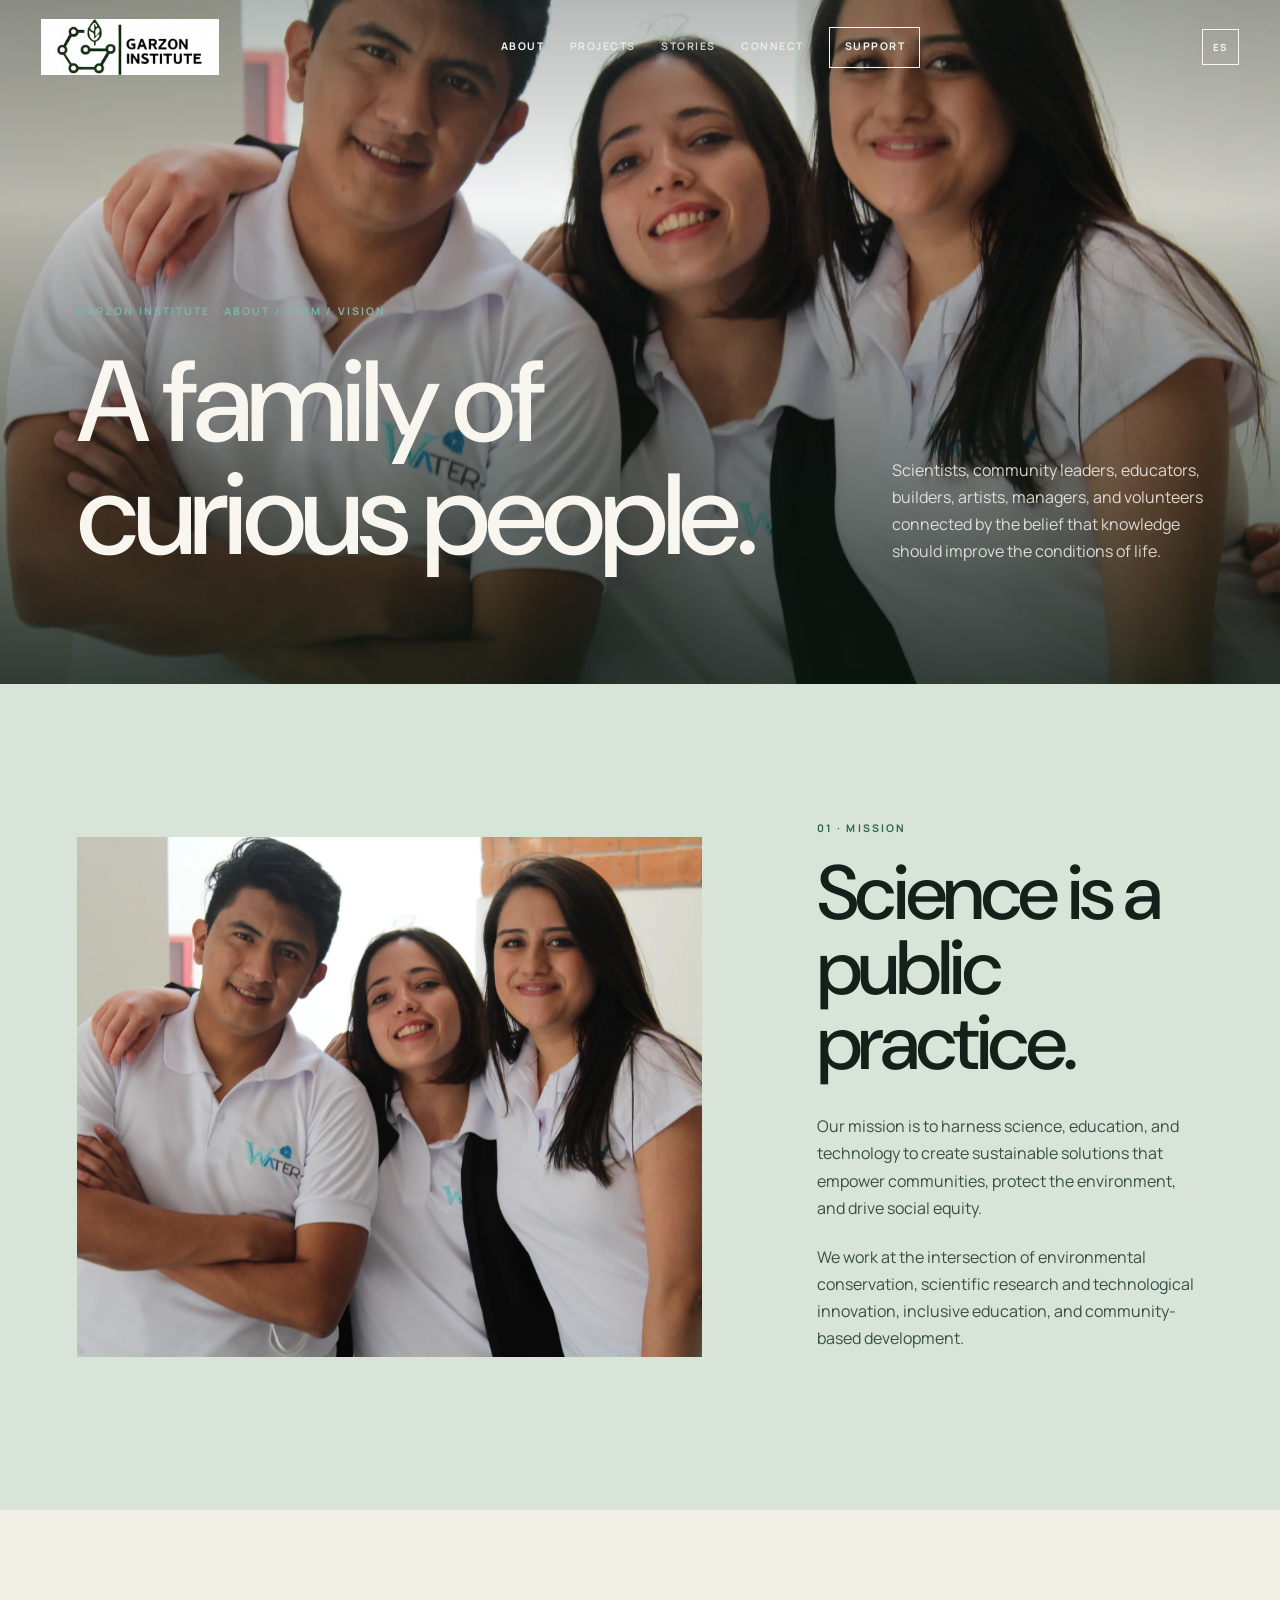
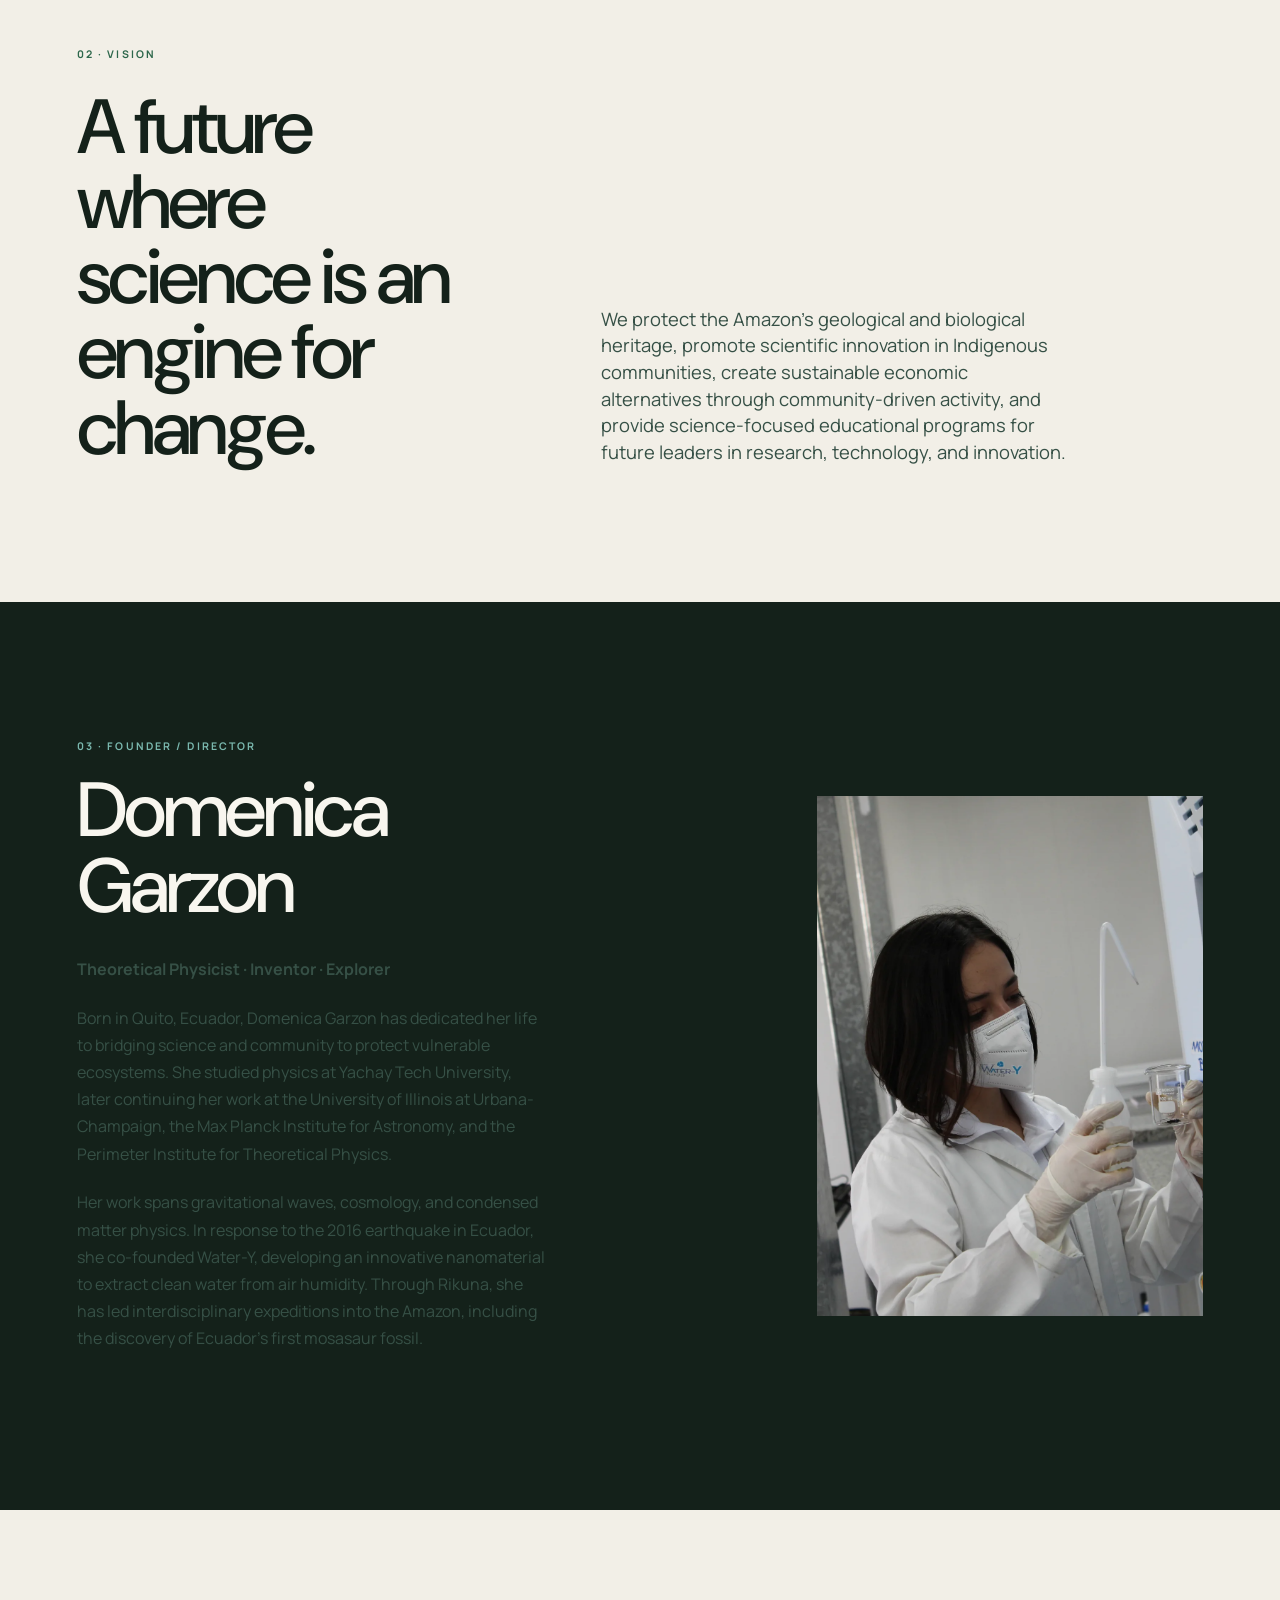
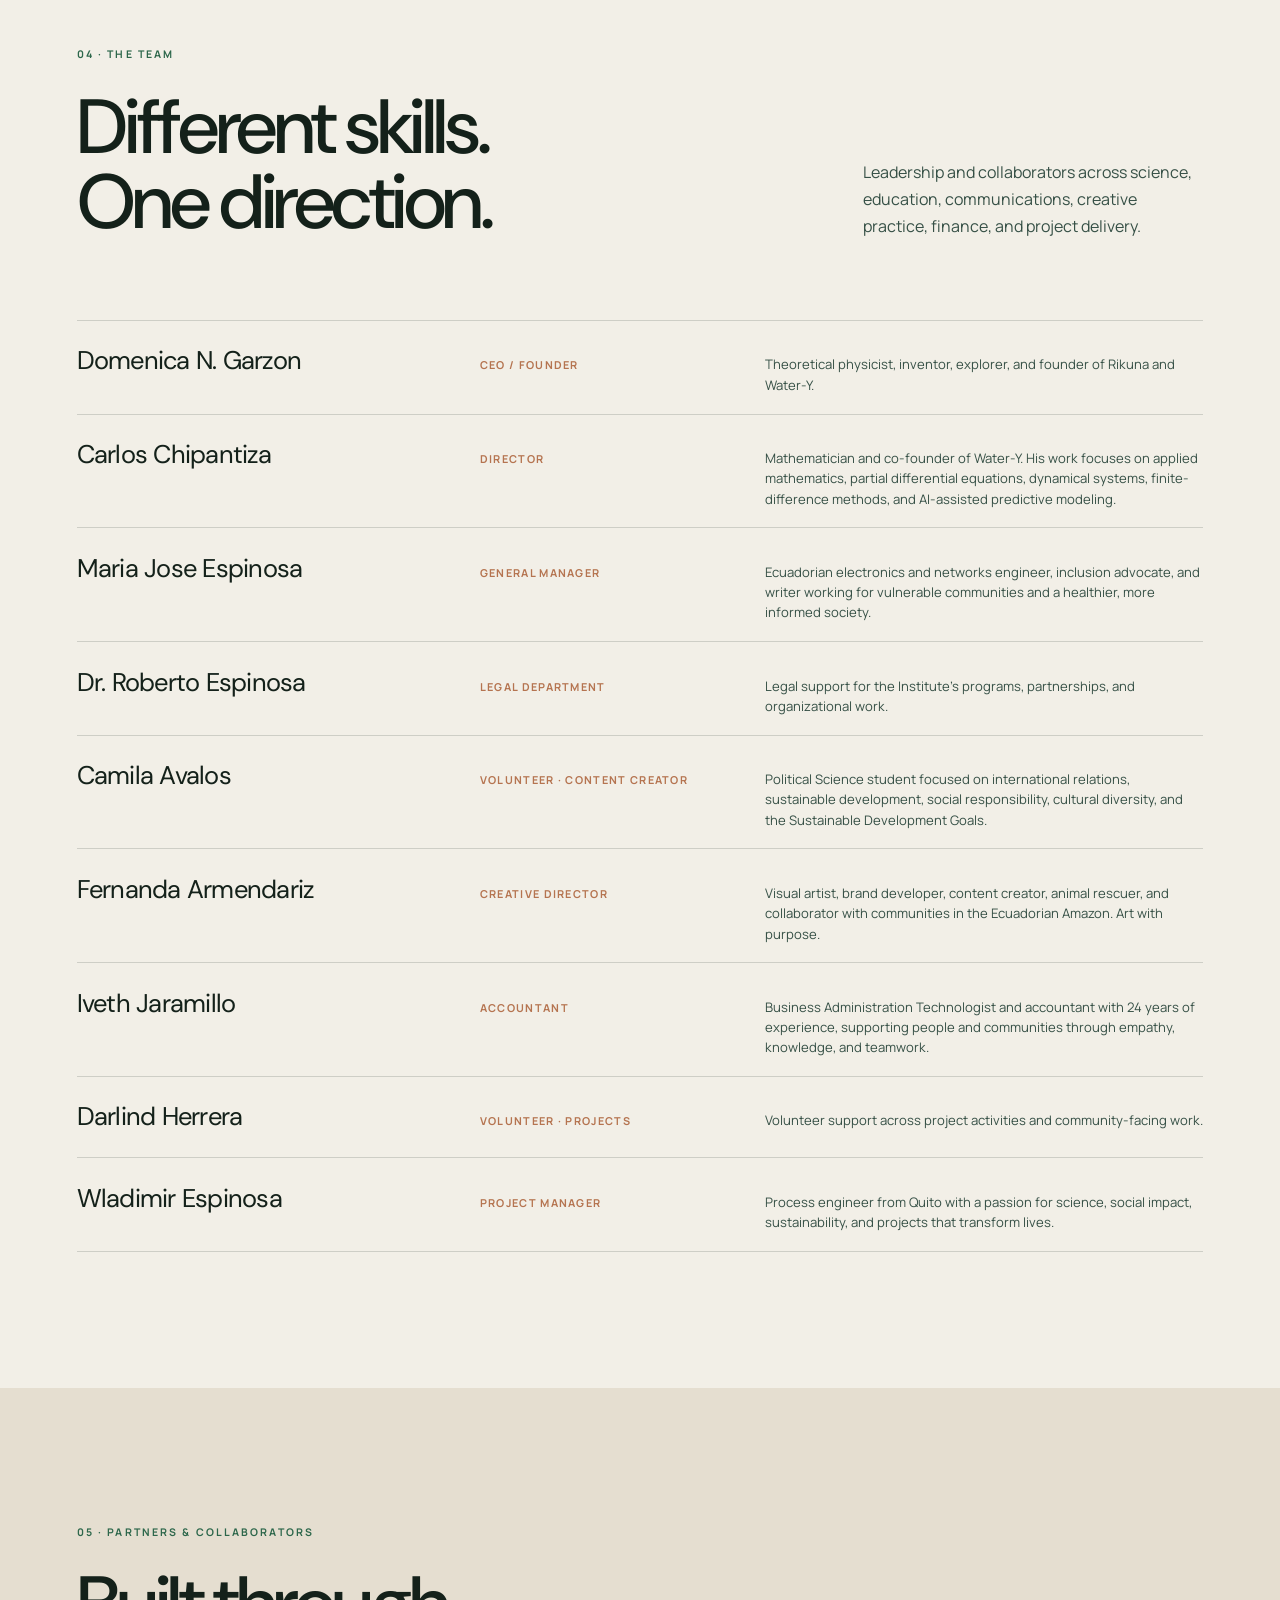
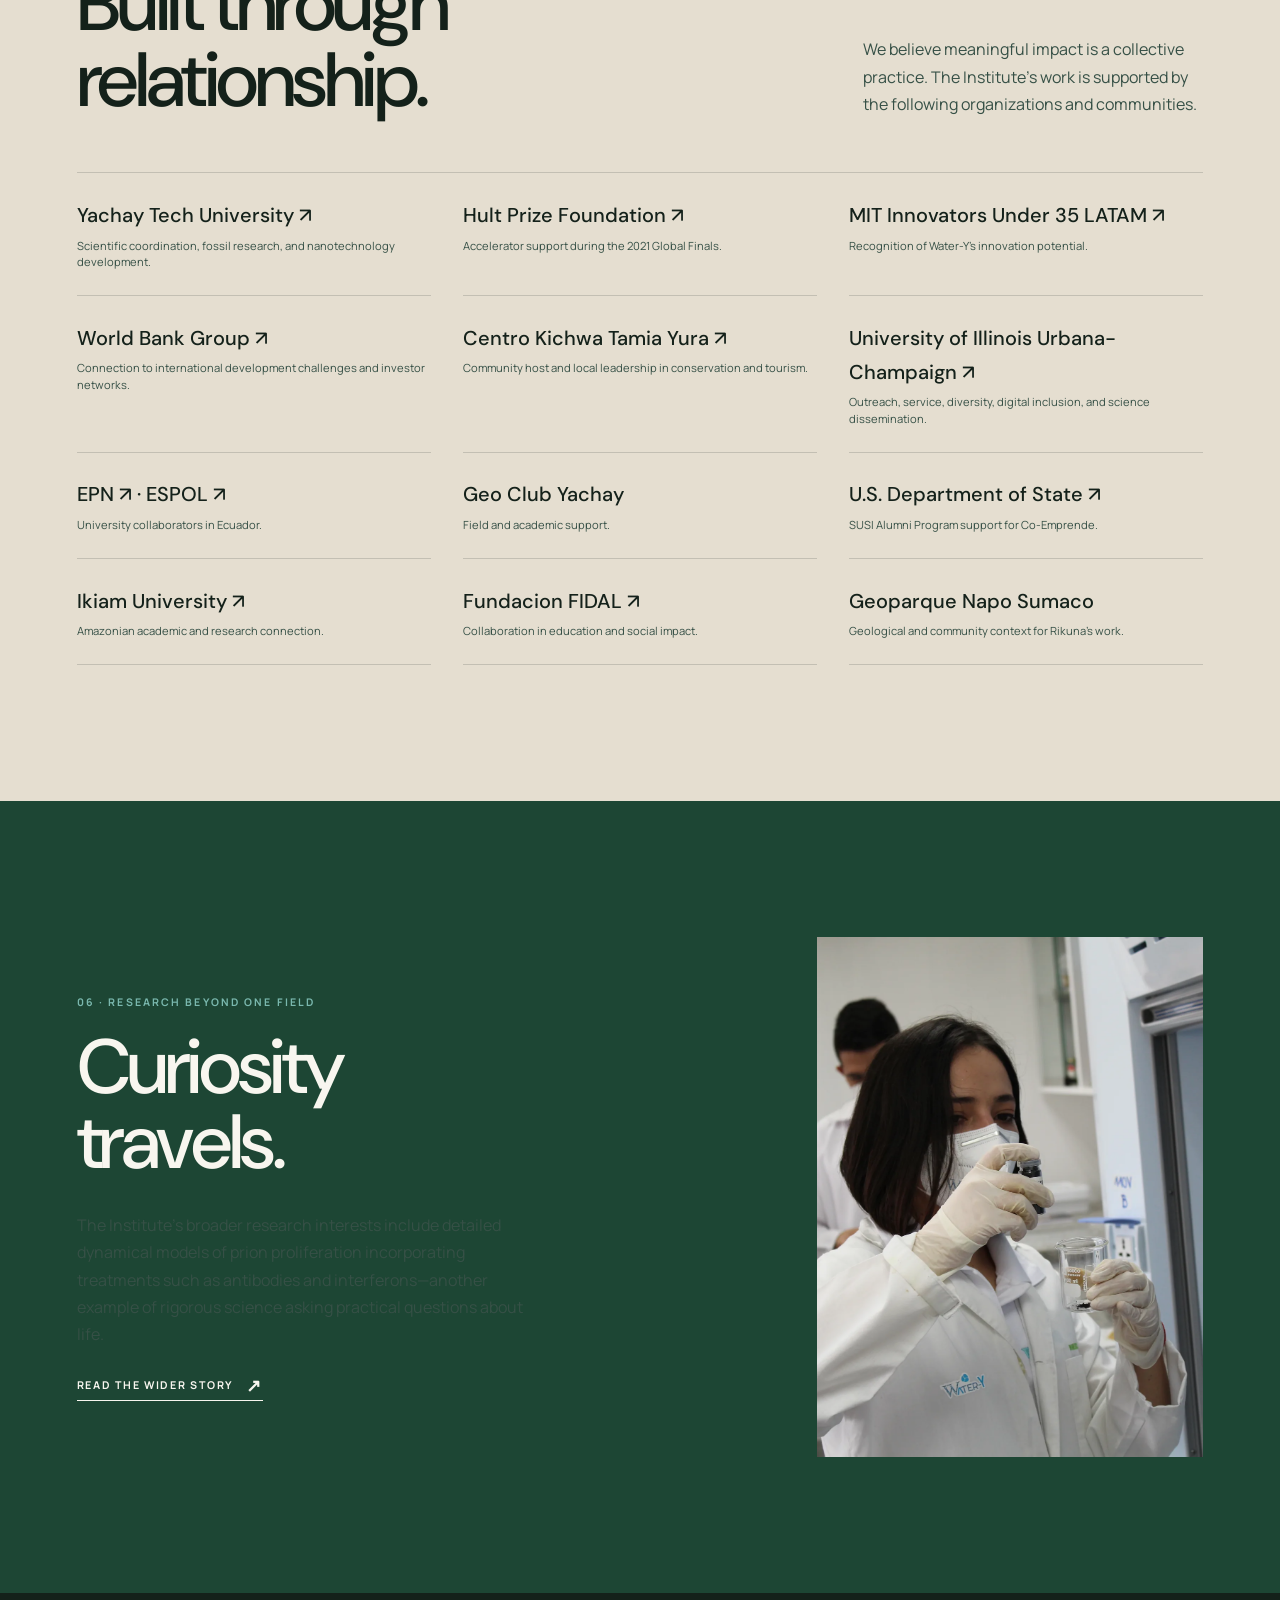
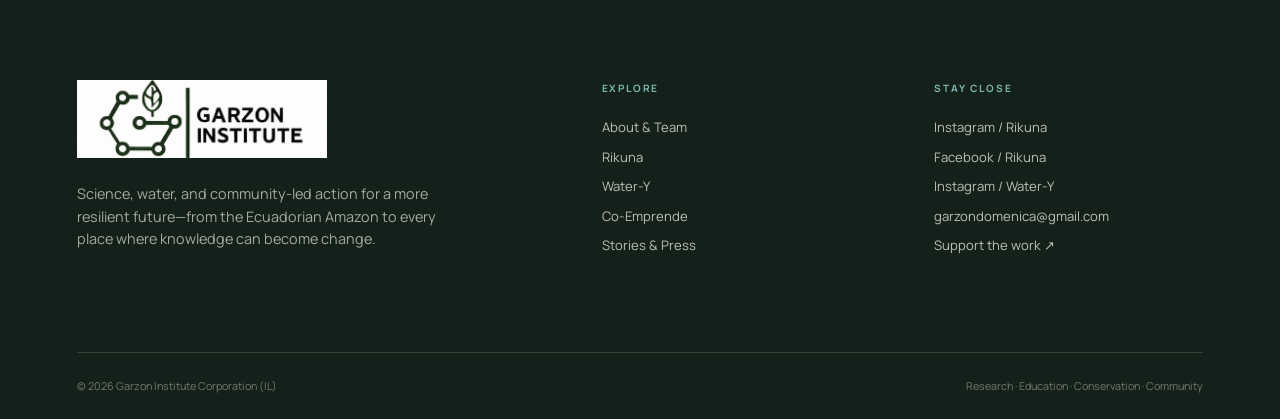
==== about.html @ 6841c286 "Add bilingual navigation and correct project media" ====
<!doctype html>
<html lang="en">
<head>
  <meta charset="utf-8">
  <meta name="viewport" content="width=device-width, initial-scale=1">
  <meta name="description" content="Meet the Garzon Institute team, mission, vision, and network of collaborators.">
  <title>About &amp; Team — Garzon Institute</title>
  <link rel="stylesheet" href="css/styles.css?v=5">
</head>
<body data-page="about">
  <a class="skip-link" href="#main">Skip to content</a>
  <div data-site-header></div>
  <main id="main">
    <section class="hero hero--short">
      <img class="hero__media" src="assets/images/rikuna-team-1.webp" alt="Water-Y team members together" data-parallax>
      <div class="hero__veil"></div>
      <div class="container hero__content hero__content--split">
        <div><div class="hero__kicker reveal">Garzon Institute · About / Team / Vision</div><h1 class="hero__title reveal delay-1">A family of<br>curious people.</h1></div>
        <div class="reveal delay-2"><p class="hero__intro">Scientists, community leaders, educators, builders, artists, managers, and volunteers connected by the belief that knowledge should improve the conditions of life.</p></div>
      </div>
    </section>

    <section class="section section--mist">
      <div class="container chapter">
        <div class="chapter__media reveal"><img src="assets/images/watery-03.webp" alt="Members of the Water-Y team" loading="lazy"></div>
        <div class="chapter__copy reveal delay-1">
          <div class="eyebrow">01 · Mission</div>
          <h2>Science is a public practice.</h2>
          <p>Our mission is to harness science, education, and technology to create sustainable solutions that empower communities, protect the environment, and drive social equity.</p>
          <p>We work at the intersection of environmental conservation, scientific research and technological innovation, inclusive education, and community-based development.</p>
        </div>
      </div>
    </section>

    <section class="section">
      <div class="container people-intro">
        <div class="reveal"><div class="eyebrow">02 · Vision</div><h2>A future where science is an engine for change.</h2></div>
        <p class="reveal delay-1">We protect the Amazon’s geological and biological heritage, promote scientific innovation in Indigenous communities, create sustainable economic alternatives through community-driven activity, and provide science-focused educational programs for future leaders in research, technology, and innovation.</p>
      </div>
    </section>

    <section class="section section--dark">
      <div class="container chapter">
        <div class="chapter__copy reveal">
          <div class="eyebrow eyebrow--light">03 · Founder / Director</div>
          <h2>Domenica Garzon</h2>
          <p><strong>Theoretical Physicist · Inventor · Explorer</strong></p>
          <p>Born in Quito, Ecuador, Domenica Garzon has dedicated her life to bridging science and community to protect vulnerable ecosystems. She studied physics at Yachay Tech University, later continuing her work at the University of Illinois at Urbana-Champaign, the Max Planck Institute for Astronomy, and the Perimeter Institute for Theoretical Physics.</p>
          <p>Her work spans gravitational waves, cosmology, and condensed matter physics. In response to the 2016 earthquake in Ecuador, she co-founded Water-Y, developing an innovative nanomaterial to extract clean water from air humidity. Through Rikuna, she has led interdisciplinary expeditions into the Amazon, including the discovery of Ecuador’s first mosasaur fossil.</p>
        </div>
        <div class="chapter__media reveal delay-1"><img src="assets/images/watery-01.webp" alt="Researcher working with a sample in a laboratory" loading="lazy"></div>
      </div>
    </section>

    <section class="section" id="team">
      <div class="container">
        <div class="section-head reveal"><div><div class="eyebrow">04 · The team</div><h2>Different skills.<br>One direction.</h2></div><p>Leadership and collaborators across science, education, communications, creative practice, finance, and project delivery.</p></div>
        <div class="team-list reveal">
          <div class="team-member"><div class="team-member__name">Domenica N. Garzon</div><div class="team-member__role">CEO / Founder</div><p class="team-member__bio">Theoretical physicist, inventor, explorer, and founder of Rikuna and Water-Y.</p></div>
          <div class="team-member"><div class="team-member__name">Carlos Chipantiza</div><div class="team-member__role">Director</div><p class="team-member__bio">Mathematician and co-founder of Water-Y. His work focuses on applied mathematics, partial differential equations, dynamical systems, finite-difference methods, and AI-assisted predictive modeling.</p></div>
          <div class="team-member"><div class="team-member__name">Maria Jose Espinosa</div><div class="team-member__role">General Manager</div><p class="team-member__bio">Ecuadorian electronics and networks engineer, inclusion advocate, and writer working for vulnerable communities and a healthier, more informed society.</p></div>
          <div class="team-member"><div class="team-member__name">Dr. Roberto Espinosa</div><div class="team-member__role">Legal Department</div><p class="team-member__bio">Legal support for the Institute’s programs, partnerships, and organizational work.</p></div>
          <div class="team-member"><div class="team-member__name">Camila Avalos</div><div class="team-member__role">Volunteer · Content Creator</div><p class="team-member__bio">Political Science student focused on international relations, sustainable development, social responsibility, cultural diversity, and the Sustainable Development Goals.</p></div>
          <div class="team-member"><div class="team-member__name">Fernanda Armendariz</div><div class="team-member__role">Creative Director</div><p class="team-member__bio">Visual artist, brand developer, content creator, animal rescuer, and collaborator with communities in the Ecuadorian Amazon. Art with purpose.</p></div>
          <div class="team-member"><div class="team-member__name">Iveth Jaramillo</div><div class="team-member__role">Accountant</div><p class="team-member__bio">Business Administration Technologist and accountant with 24 years of experience, supporting people and communities through empathy, knowledge, and teamwork.</p></div>
          <div class="team-member"><div class="team-member__name">Darlind Herrera</div><div class="team-member__role">Volunteer · Projects</div><p class="team-member__bio">Volunteer support across project activities and community-facing work.</p></div>
          <div class="team-member"><div class="team-member__name">Wladimir Espinosa</div><div class="team-member__role">Project Manager</div><p class="team-member__bio">Process engineer from Quito with a passion for science, social impact, sustainability, and projects that transform lives.</p></div>
        </div>
      </div>
    </section>

    <section class="section section--paper-deep" id="partners">
      <div class="container">
        <div class="section-head reveal"><div><div class="eyebrow">05 · Partners &amp; collaborators</div><h2>Built through<br>relationship.</h2></div><p>We believe meaningful impact is a collective practice. The Institute’s work is supported by the following organizations and communities.</p></div>
        <div class="partner-list reveal">
          <div class="partner"><strong><a href="https://yachaytech.edu.ec/en/" target="_blank" rel="noopener">Yachay Tech University ↗</a></strong><span>Scientific coordination, fossil research, and nanotechnology development.</span></div>
          <div class="partner"><strong><a href="https://www.hultprize.org/" target="_blank" rel="noopener">Hult Prize Foundation ↗</a></strong><span>Accelerator support during the 2021 Global Finals.</span></div>
          <div class="partner"><strong><a href="https://www.innovatorsunder35.com/the-list/?edition=latam" target="_blank" rel="noopener">MIT Innovators Under 35 LATAM ↗</a></strong><span>Recognition of Water-Y’s innovation potential.</span></div>
          <div class="partner"><strong><a href="https://www.worldbank.org/" target="_blank" rel="noopener">World Bank Group ↗</a></strong><span>Connection to international development challenges and investor networks.</span></div>
          <div class="partner"><strong><a href="https://tamiayura.wordpress.com/" target="_blank" rel="noopener">Centro Kichwa Tamia Yura ↗</a></strong><span>Community host and local leadership in conservation and tourism.</span></div>
          <div class="partner"><strong><a href="https://illinois.edu/" target="_blank" rel="noopener">University of Illinois Urbana-Champaign ↗</a></strong><span>Outreach, service, diversity, digital inclusion, and science dissemination.</span></div>
          <div class="partner"><strong><a href="https://www.epn.edu.ec/" target="_blank" rel="noopener">EPN ↗</a> · <a href="https://www.espol.edu.ec/" target="_blank" rel="noopener">ESPOL ↗</a></strong><span>University collaborators in Ecuador.</span></div>
          <div class="partner"><strong>Geo Club Yachay</strong><span>Field and academic support.</span></div>
          <div class="partner"><strong><a href="https://eca.state.gov/programs-initiatives/study-us/international-exchange-alumni" target="_blank" rel="noopener">U.S. Department of State ↗</a></strong><span>SUSI Alumni Program support for Co-Emprende.</span></div>
          <div class="partner"><strong><a href="https://www.ikiam.edu.ec/" target="_blank" rel="noopener">Ikiam University ↗</a></strong><span>Amazonian academic and research connection.</span></div>
          <div class="partner"><strong><a href="https://www.fidal-amlat.org/" target="_blank" rel="noopener">Fundacion FIDAL ↗</a></strong><span>Collaboration in education and social impact.</span></div>
          <div class="partner"><strong>Geoparque Napo Sumaco</strong><span>Geological and community context for Rikuna’s work.</span></div>
        </div>
      </div>
    </section>

    <section class="section section--forest">
      <div class="container chapter">
        <div class="chapter__copy reveal"><div class="eyebrow eyebrow--light">06 · Research beyond one field</div><h2>Curiosity travels.</h2><p>The Institute’s broader research interests include detailed dynamical models of prion proliferation incorporating treatments such as antibodies and interferons—another example of rigorous science asking practical questions about life.</p><a class="link-arrow" href="news.html">Read the wider story <span>↗</span></a></div>
        <div class="chapter__media reveal delay-1"><img src="assets/images/rikuna-lab-1.webp" alt="Researcher working in the laboratory" loading="lazy"></div>
      </div>
    </section>
  </main>
  <div data-site-footer></div>
  <script src="js/i18n.js?v=6"></script>
  <script src="js/site.js?v=6"></script>
</body>
</html>
---- css/styles.css ----
@import url('https://fonts.googleapis.com/css2?family=DM+Sans:wght@400;500;600;700&family=Manrope:wght@400;500;600;700&display=swap');

:root {
  --ink: #14211a;
  --ink-soft: #365046;
  --paper: #f2efe7;
  --paper-deep: #e5ded0;
  --mist: #d9e4d8;
  --forest: #1d4634;
  --forest-2: #2d674b;
  --water: #7ab8ae;
  --accent: #b57450;
  --line: rgba(20, 33, 26, .16);
  --white: #f8f6ef;
  --serif: 'DM Sans', Helvetica, Arial, sans-serif;
  --sans: 'Manrope', Helvetica, Arial, sans-serif;
  --shadow: 0 24px 70px rgba(20, 33, 26, .16);
  --radius: 2px;
  --max: 1240px;
}

* { box-sizing: border-box; }
html { scroll-behavior: smooth; }
body {
  margin: 0;
  background: var(--paper);
  color: var(--ink);
  font-family: var(--sans);
  font-size: 16px;
  line-height: 1.7;
  overflow-x: hidden;
}
body.menu-open { overflow: hidden; }
img, video { display: block; max-width: 100%; }
img { width: 100%; height: auto; }
a { color: inherit; text-decoration: none; }
button { color: inherit; font: inherit; }
p { margin: 0 0 1.35rem; }
h1, h2, h3, h4 { font-family: var(--serif); font-weight: 500; letter-spacing: -.045em; line-height: .98; margin: 0; }
h1 { font-size: clamp(4rem, 9vw, 9.4rem); }
h2 { font-size: clamp(3rem, 6vw, 6.5rem); }
h3 { font-size: clamp(2rem, 3.7vw, 4rem); }
h4 { font-size: 1.15rem; letter-spacing: -.02em; }

.skip-link { position: fixed; left: 1rem; top: -5rem; z-index: 999; background: var(--white); padding: .65rem 1rem; }
.skip-link:focus { top: 1rem; }
.sr-only { position: absolute; width: 1px; height: 1px; padding: 0; margin: -1px; overflow: hidden; clip: rect(0,0,0,0); white-space: nowrap; border: 0; }

.site-header {
  position: fixed;
  top: 0;
  left: 0;
  width: 100%;
  z-index: 50;
  padding: 1.2rem 3.2vw;
  color: var(--white);
  transition: background .4s ease, color .4s ease, padding .4s ease, backdrop-filter .4s ease;
}
.site-header.scrolled, .site-header.solid {
  background: rgba(242, 239, 231, .92);
  color: var(--ink);
  padding-top: .8rem;
  padding-bottom: .8rem;
  backdrop-filter: blur(18px);
  border-bottom: 1px solid var(--line);
}
.header-inner { max-width: 1440px; margin: 0 auto; display: flex; align-items: center; justify-content: space-between; gap: 2rem; }
.brand-lockup { display: block; width: 178px; height: 56px; overflow: hidden; flex: 0 0 auto; background: var(--white); }
.brand-lockup img, .footer-logo { width: 100%; height: 100%; object-fit: cover; object-position: center; }
.header-links { display: flex; align-items: center; gap: 1.6rem; font-size: .66rem; font-weight: 700; letter-spacing: .14em; text-transform: uppercase; }
.header-links a { opacity: .8; transition: opacity .25s ease; }
.header-links a:hover, .header-links a[aria-current='page'] { opacity: 1; }
.header-cta { border: 1px solid currentColor; padding: .65rem .9rem; opacity: 1 !important; }
.language-toggle { border: 1px solid currentColor; background: transparent; padding: .55rem .6rem; cursor: pointer; font-size: .62rem; font-weight: 700; letter-spacing: .12em; }
.language-toggle:hover { color: var(--water); }
.menu-toggle { display: none; border: 0; background: transparent; padding: .35rem; cursor: pointer; }
.menu-toggle span { display: block; width: 28px; height: 1px; background: currentColor; margin: 6px 0; transition: transform .3s ease, opacity .3s ease; }
.menu-open .menu-toggle span:first-child { transform: translateY(7px) rotate(45deg); }
.menu-open .menu-toggle span:nth-child(2) { opacity: 0; }
.menu-open .menu-toggle span:last-child { transform: translateY(-7px) rotate(-45deg); }
.menu-panel { position: fixed; inset: 0; z-index: 40; display: grid; place-items: center; background: var(--forest); color: var(--white); opacity: 0; pointer-events: none; transition: opacity .35s ease; }
.menu-open .menu-panel { opacity: 1; pointer-events: auto; }
.menu-panel nav { display: grid; gap: .35rem; text-align: center; }
.menu-panel a { font-family: var(--serif); font-size: clamp(2.6rem, 8vw, 6.8rem); line-height: .95; transition: color .2s ease, transform .2s ease; }
.menu-panel a:hover { color: var(--water); transform: translateX(.2em); }

.hero { position: relative; min-height: min(100vh, 980px); display: flex; align-items: flex-end; overflow: hidden; color: var(--white); background: var(--forest); }
.hero--short { min-height: 76vh; }
.hero__media { position: absolute; inset: 0; width: 100%; height: 100%; object-fit: cover; transform: scale(1.03); animation: slow-zoom 16s ease-out both; }
.hero__veil { position: absolute; inset: 0; background: linear-gradient(180deg, rgba(11, 24, 17, .3) 0%, rgba(11, 24, 17, .04) 30%, rgba(11, 24, 17, .78) 100%); }
.hero__content { position: relative; z-index: 1; width: min(var(--max), 88vw); margin: 0 auto; padding: 10rem 0 7rem; }
.hero__content--split { display: grid; grid-template-columns: minmax(0, 1.1fr) minmax(260px, .48fr); align-items: end; gap: 8vw; }
.hero__kicker, .eyebrow { font-size: .66rem; font-weight: 700; letter-spacing: .2em; text-transform: uppercase; }
.hero__kicker { margin-bottom: 1.6rem; color: var(--water); }
.hero__title { max-width: 1000px; text-wrap: balance; }
.hero__intro { max-width: 370px; margin: 0 0 .4rem; color: rgba(248, 246, 239, .83); font-size: 1rem; }
.hero__hint { display: flex; align-items: center; gap: .65rem; margin-top: 3.3rem; font-size: .65rem; font-weight: 700; letter-spacing: .16em; text-transform: uppercase; }
.scroll-line { display: inline-block; width: 62px; height: 1px; background: currentColor; transform-origin: left; animation: pulse-line 2.2s ease-in-out infinite; }
.hero__monogram { position: absolute; right: 0; bottom: 8rem; font-size: .68rem; letter-spacing: .22em; opacity: .7; writing-mode: vertical-rl; text-transform: uppercase; }

.page-intro { padding: 10rem 0 8rem; }
.page-intro__inner { max-width: 780px; margin: 0 auto; text-align: center; }
.page-intro__inner p { margin-top: 2rem; font-size: clamp(1.2rem, 2vw, 1.7rem); line-height: 1.45; color: var(--ink-soft); }
.eyebrow { margin-bottom: 1.6rem; color: var(--forest-2); }
.eyebrow--light { color: var(--water); }

.section { position: relative; padding: 8.5rem 0; }
.section--tight { padding-top: 4.5rem; padding-bottom: 4.5rem; }
.section--dark { background: var(--ink); color: var(--white); }
.section--forest { background: var(--forest); color: var(--white); }
.section--mist { background: var(--mist); }
.section--paper-deep { background: var(--paper-deep); }
.container { width: min(var(--max), 88vw); margin: 0 auto; }
.narrow { width: min(700px, 88vw); margin: 0 auto; }
.section-head { display: flex; justify-content: space-between; gap: 2rem; align-items: end; margin-bottom: 3.4rem; }
.section-head p { max-width: 340px; margin: 0; color: var(--ink-soft); }
.section--dark .section-head p, .section--forest .section-head p { color: rgba(248,246,239,.68); }

.reveal { opacity: 0; transform: translateY(28px); transition: opacity .85s ease, transform .85s cubic-bezier(.2,.7,.2,1); }
.reveal.is-visible { opacity: 1; transform: none; }
.delay-1 { transition-delay: .12s; }
.delay-2 { transition-delay: .24s; }
.delay-3 { transition-delay: .36s; }

.manifesto { padding: 10rem 0; background: var(--forest); color: var(--white); }
.manifesto__text { width: min(1050px, 88vw); margin: 0 auto; font-family: var(--serif); font-size: clamp(3.4rem, 7.4vw, 8rem); line-height: .94; letter-spacing: -.06em; }
.manifesto__text em { color: var(--water); font-style: normal; }

/* Editorial pacing: one image-led moment instead of a row of report cards. */
.impact-editorial { position: relative; overflow: hidden; padding: 9.5rem 0 10rem; background: var(--paper-deep); }
.impact-editorial__intro { display: grid; grid-template-columns: minmax(0, 1fr) minmax(260px, .48fr); gap: 8vw; align-items: end; margin-bottom: 5rem; }
.impact-editorial__intro h2 em { color: var(--forest-2); font-style: normal; }
.impact-editorial__intro p { max-width: 340px; margin: 0; color: var(--ink-soft); }
.impact-editorial__stage { position: relative; width: min(1100px, 88vw); min-height: clamp(500px, 58vw, 760px); margin: 0 auto; }
.impact-editorial__image { position: absolute; inset: 0 0 0 12%; width: 88%; height: 100%; object-fit: cover; filter: saturate(.86); }
.impact-editorial__stage::after { content: ''; position: absolute; inset: 0 0 0 12%; background: linear-gradient(180deg, rgba(12,24,16,.02) 25%, rgba(12,24,16,.24) 100%); pointer-events: none; }
.impact-editorial__label { position: absolute; right: 1.5rem; top: 1.4rem; z-index: 1; color: var(--white); font-size: .64rem; font-weight: 700; letter-spacing: .16em; text-transform: uppercase; writing-mode: vertical-rl; }
.impact-editorial__feature { position: absolute; left: 0; bottom: -2.5rem; z-index: 2; width: min(430px, 43%); padding: 2.3rem 2.5rem 2.6rem; background: var(--forest); color: var(--white); }
.impact-editorial__feature .eyebrow { margin-bottom: 1.3rem; }
.impact-editorial__feature-number { margin-bottom: .7rem; color: var(--water); font-family: var(--serif); font-size: 3rem; line-height: .8; letter-spacing: -.06em; }
.impact-editorial__feature h3 { max-width: 360px; margin-bottom: 1.1rem; font-size: clamp(2rem, 3.4vw, 3.8rem); }
.impact-editorial__feature p { max-width: 340px; margin: 0; color: rgba(248,246,239,.72); font-size: .88rem; line-height: 1.55; }
.impact-editorial__facts { display: grid; grid-template-columns: minmax(180px, .7fr) repeat(2, minmax(0, 1fr)); gap: 5vw; align-items: start; margin-top: 8rem; }
.impact-editorial__aside { padding-top: .35rem; color: var(--ink-soft); font-size: .68rem; font-weight: 700; letter-spacing: .16em; line-height: 1.55; text-transform: uppercase; }
.impact-editorial__aside span { display: block; max-width: 150px; margin-bottom: 1.3rem; }
.impact-editorial__fact { padding-top: .15rem; }
.impact-editorial__fact strong { display: block; margin-bottom: .8rem; color: var(--forest-2); font-family: var(--serif); font-size: clamp(4.5rem, 8vw, 8rem); font-weight: 500; line-height: .72; letter-spacing: -.08em; }
.impact-editorial__fact p { max-width: 250px; margin: 0; color: var(--ink-soft); font-size: .82rem; line-height: 1.55; }

.project-rail { display: grid; grid-template-columns: repeat(3, minmax(0,1fr)); gap: 1.2rem; }
.project-panel { position: relative; min-height: 590px; overflow: hidden; background: var(--forest); color: var(--white); }
.project-panel img { position: absolute; inset: 0; width: 100%; height: 100%; object-fit: cover; transition: transform .8s cubic-bezier(.2,.7,.2,1); }
.project-panel::after { content: ''; position: absolute; inset: 0; background: linear-gradient(180deg, rgba(12,24,16,.02) 20%, rgba(12,24,16,.82) 100%); }
.project-panel:hover img { transform: scale(1.06); }
.project-panel__content { position: absolute; z-index: 1; inset: auto 2rem 2rem; }
.project-panel__tag { margin-bottom: 1rem; color: var(--water); font-size: .64rem; font-weight: 700; letter-spacing: .2em; text-transform: uppercase; }
.project-panel h3 { margin-bottom: .8rem; font-size: clamp(2.8rem, 4.4vw, 5.3rem); }
.project-panel p { max-width: 300px; margin-bottom: 1.7rem; color: rgba(248,246,239,.78); font-size: .94rem; line-height: 1.5; }

.link-arrow { display: inline-flex; align-items: center; gap: .75rem; padding-bottom: .35rem; border-bottom: 1px solid currentColor; font-size: .67rem; font-weight: 700; letter-spacing: .15em; text-transform: uppercase; transition: gap .25s ease, color .25s ease; }
.link-arrow:hover { gap: 1.15rem; color: var(--accent); }
.link-arrow span { font-size: 1.1rem; line-height: 0; }
.section--dark .link-arrow:hover, .section--forest .link-arrow:hover { color: var(--water); }

.chapter { display: grid; grid-template-columns: minmax(0, 1.1fr) minmax(300px, .68fr); align-items: center; gap: 9vw; }
.chapter--reverse { grid-template-columns: minmax(300px, .68fr) minmax(0, 1.1fr); }
.chapter--reverse .chapter__media { order: 2; }
.chapter--breakout .chapter__media { width: calc(100% + 10vw); margin-right: -10vw; }
.chapter__media { position: relative; min-height: 520px; overflow: hidden; }
.chapter__media img, .chapter__media video { width: 100%; height: 100%; min-height: 520px; object-fit: cover; }
.chapter__copy { max-width: 470px; }
.chapter__copy h2 { margin-bottom: 2rem; }
.chapter__copy p { color: var(--ink-soft); }
.chapter__copy .eyebrow { margin-bottom: 1.1rem; }
.caption { margin-top: .8rem; color: var(--ink-soft); font-size: .72rem; line-height: 1.45; }
.caption--light { color: rgba(248,246,239,.6); }

.image-bleed { width: 100%; height: clamp(420px, 68vw, 840px); overflow: hidden; background: var(--forest); }
.image-bleed img { width: 100%; height: 100%; object-fit: cover; transition: transform 1.2s ease; }
.image-bleed:hover img { transform: scale(1.035); }
.image-bleed--tall { height: clamp(560px, 78vw, 980px); }
.image-bleed--contained { width: min(var(--max), 88vw); margin: 0 auto; }

.quote { width: min(900px, 88vw); margin: 0 auto; text-align: center; }
.quote p { margin-bottom: 1.5rem; font-family: var(--serif); font-size: clamp(2.5rem, 5.5vw, 5.7rem); line-height: .96; letter-spacing: -.05em; }
.quote cite { color: var(--water); font-size: .68rem; font-style: normal; font-weight: 700; letter-spacing: .17em; text-transform: uppercase; }

.statline { display: grid; grid-template-columns: repeat(3,1fr); gap: 3rem; }
.stat { position: relative; padding: 0; }
.stat:nth-child(2) { padding-top: 3.2rem; }
.stat:nth-child(3) { padding-top: 1.1rem; }
.stat strong { display: block; margin-bottom: .8rem; font-family: var(--serif); font-size: clamp(2.8rem, 5vw, 5.2rem); font-weight: 500; line-height: .9; letter-spacing: -.06em; color: var(--forest-2); }
.section--dark .stat strong, .section--forest .stat strong { color: var(--water); }
.stat span { display: block; max-width: 220px; color: var(--ink-soft); font-size: .78rem; line-height: 1.5; }
.section--dark .stat span, .section--forest .stat span { color: rgba(248,246,239,.66); }

.gallery { display: grid; grid-template-columns: 1.06fr .72fr .72fr; grid-template-rows: 280px 280px; gap: 1rem; }
.gallery figure { position: relative; margin: 0; overflow: hidden; background: var(--forest); }
.gallery figure:first-child { grid-row: span 2; }
.gallery figure img { width: 100%; height: 100%; object-fit: cover; transition: transform .8s ease; }
.gallery figure:hover img { transform: scale(1.06); }
.gallery figcaption { position: absolute; right: 1rem; bottom: .9rem; left: 1rem; color: var(--white); font-size: .7rem; text-shadow: 0 1px 18px rgba(0,0,0,.5); }

.video-frame { position: relative; background: #0f1813; min-height: 560px; display: grid; place-items: center; overflow: hidden; }
.video-frame--bleed { width: min(1200px, 100vw); min-height: min(70vw, 780px); margin-left: 50%; transform: translateX(-50%); }
.video-frame video { width: 100%; height: 100%; max-height: 700px; object-fit: cover; }
.video-frame__label { position: absolute; left: 1.5rem; bottom: 1.2rem; z-index: 1; color: var(--white); font-size: .65rem; font-weight: 700; letter-spacing: .15em; text-transform: uppercase; }

.timeline { margin-top: 3rem; border-top: 1px solid var(--line); }
.timeline-item { display: grid; grid-template-columns: 100px 1fr; gap: 2rem; padding: 1.45rem 0; border-bottom: 1px solid var(--line); }
.timeline-item time { color: var(--accent); font-size: .72rem; font-weight: 700; letter-spacing: .12em; }
.timeline-item p { max-width: 600px; margin: 0; color: var(--ink-soft); }

.people-intro { display: grid; grid-template-columns: minmax(0, .7fr) minmax(0, 1fr); gap: 8vw; align-items: end; }
.people-intro p { max-width: 470px; margin: 0; color: var(--ink-soft); font-size: 1.15rem; line-height: 1.45; }
.team-list { margin-top: 5rem; border-top: 1px solid var(--line); }
.team-member { display: grid; grid-template-columns: 1.1fr .75fr 1.3fr; gap: 2rem; align-items: baseline; padding: 1.15rem 0; border-bottom: 1px solid var(--line); }
.team-member__name { font-family: var(--serif); font-size: 1.6rem; letter-spacing: -.03em; }
.team-member__role { color: var(--accent); font-size: .68rem; font-weight: 700; letter-spacing: .12em; text-transform: uppercase; }
.team-member__bio { margin: 0; color: var(--ink-soft); font-size: .82rem; line-height: 1.55; }

.partner-list { display: grid; grid-template-columns: repeat(3, 1fr); gap: 0 2rem; border-top: 1px solid var(--line); }
.partner { padding: 1.55rem 0; border-bottom: 1px solid var(--line); }
.partner strong { display: block; font-family: var(--serif); font-size: 1.25rem; font-weight: 500; }
.partner span { display: block; margin-top: .35rem; color: var(--ink-soft); font-size: .7rem; line-height: 1.45; }

.press-list { border-top: 1px solid var(--line); }
.press-item { display: grid; grid-template-columns: 110px 1fr auto; gap: 2rem; align-items: center; padding: 1.7rem 0; border-bottom: 1px solid var(--line); }
.press-item__type { color: var(--accent); font-size: .65rem; font-weight: 700; letter-spacing: .13em; text-transform: uppercase; }
.press-item h3 { font-size: 1.35rem; letter-spacing: -.025em; }
.press-item p { margin: .35rem 0 0; color: var(--ink-soft); font-size: .82rem; line-height: 1.5; }

.contact-grid { display: grid; grid-template-columns: 1fr 1fr; gap: 1rem; }
.contact-block { min-height: 300px; padding: 2.4rem; background: var(--paper-deep); }
.contact-block--accent { background: var(--forest); color: var(--white); }
.contact-block h3 { margin-bottom: 1.2rem; font-size: 2.3rem; }
.contact-block p { max-width: 380px; color: var(--ink-soft); }
.contact-block--accent p { color: rgba(248,246,239,.72); }
.contact-block .link-arrow { margin-top: 1rem; }
.social-list { display: flex; flex-wrap: wrap; gap: .8rem 1.4rem; margin-top: 1.8rem; }
.social-list a { font-size: .68rem; font-weight: 700; letter-spacing: .1em; text-transform: uppercase; }

.footer { padding: 5.4rem 0 1.5rem; background: var(--ink); color: var(--white); }
.footer-logo-link { display: block; width: min(250px, 70vw); height: 78px; margin-bottom: 1.6rem; overflow: hidden; background: var(--white); }
.footer-logo { opacity: .98; }
.footer__top { display: grid; grid-template-columns: 1.2fr .7fr .7fr; gap: 4rem; padding-bottom: 5rem; }
.footer__mission { max-width: 360px; color: rgba(248,246,239,.64); font-size: .9rem; line-height: 1.55; }
.footer__heading { margin-bottom: 1.2rem; color: var(--water); font-size: .63rem; font-weight: 700; letter-spacing: .18em; text-transform: uppercase; }
.footer__links { display: grid; gap: .45rem; font-size: .82rem; }
.footer__links a { color: rgba(248,246,239,.74); transition: color .2s ease; }
.footer__links a:hover { color: var(--white); }
.footer__bottom { display: flex; justify-content: space-between; gap: 1rem; padding-top: 1.5rem; border-top: 1px solid rgba(248,246,239,.15); color: rgba(248,246,239,.42); font-size: .67rem; }

@keyframes slow-zoom { from { transform: scale(1.03); } to { transform: scale(1.1); } }
@keyframes pulse-line { 0%,100% { transform: scaleX(.55); opacity: .55; } 50% { transform: scaleX(1); opacity: 1; } }

@media (max-width: 900px) {
  .site-header { padding: 1rem 6vw; }
  .header-links { display: none; }
  .brand-lockup { width: 150px; height: 48px; }
  .menu-toggle { display: block; }
  .hero__content { width: 88vw; padding-bottom: 5.5rem; }
  .hero__content--split { display: block; }
  .hero__intro { margin-top: 2rem; }
  .hero__monogram { display: none; }
  .section, .page-intro, .manifesto { padding: 6.5rem 0; }
  .impact-editorial { padding: 6.8rem 0 7.5rem; }
  .impact-editorial__intro { display: block; margin-bottom: 3.5rem; }
  .impact-editorial__intro p { margin-top: 1.4rem; }
  .impact-editorial__stage { min-height: 580px; }
  .impact-editorial__image, .impact-editorial__stage::after { left: 0; width: 100%; }
  .impact-editorial__feature { left: 5vw; width: min(430px, 70%); }
  .impact-editorial__facts { gap: 2rem; margin-top: 6rem; }
  .project-rail { display: flex; overflow-x: auto; scroll-snap-type: x mandatory; padding-bottom: .8rem; margin-right: -6vw; }
  .project-panel { flex: 0 0 min(76vw, 520px); min-height: 520px; scroll-snap-align: start; }
  .chapter, .chapter--reverse, .people-intro { grid-template-columns: 1fr; gap: 3rem; }
  .chapter--reverse .chapter__media { order: initial; }
  .chapter__media, .chapter__media img, .chapter__media video { min-height: 440px; }
  .gallery { grid-template-columns: 1fr 1fr; grid-template-rows: 270px 200px 200px; }
  .gallery figure:first-child { grid-row: span 2; }
  .gallery figure:last-child { grid-column: span 2; }
  .statline { grid-template-columns: 1fr; gap: 2.8rem; }
  .stat:nth-child(2), .stat:nth-child(3) { padding-top: 0; }
  .partner-list { grid-template-columns: repeat(2,1fr); }
  .footer__top { grid-template-columns: 1fr 1fr; }
  .footer__top > :first-child { grid-column: span 2; }
}

@media (max-width: 620px) {
  body { font-size: 15px; }
  h1 { font-size: clamp(3.4rem, 17vw, 6rem); }
  h2 { font-size: clamp(2.75rem, 13vw, 4.6rem); }
  .hero { min-height: 86vh; }
  .hero--short { min-height: 72vh; }
  .hero__content { padding-top: 8rem; padding-bottom: 4rem; }
  .hero__kicker { margin-bottom: 1.1rem; }
  .brand-lockup { width: 138px; height: 44px; }
  .language-toggle { margin-left: auto; margin-right: .4rem; }
  .section-head { display: block; }
  .section-head p { margin-top: 1.2rem; }
  .project-panel { flex-basis: 84vw; min-height: 500px; }
  .impact-editorial__stage { min-height: 590px; }
  .impact-editorial__feature { left: 0; bottom: -1.5rem; width: 84%; padding: 1.8rem 1.6rem 2rem; }
  .impact-editorial__label { right: .9rem; top: .9rem; }
  .impact-editorial__facts { display: block; margin-top: 4.5rem; }
  .impact-editorial__aside { margin-bottom: 3rem; }
  .impact-editorial__fact + .impact-editorial__fact { margin-top: 3rem; }
  .chapter--breakout .chapter__media { width: 100%; margin-right: 0; }
  .chapter__media, .chapter__media img, .chapter__media video { min-height: 330px; }
  .image-bleed--tall { height: 540px; }
  .gallery { display: flex; flex-wrap: wrap; }
  .gallery figure { width: 100%; height: 280px; }
  .gallery figure:first-child { height: 390px; }
  .gallery figure:last-child { width: 100%; }
  .timeline-item { grid-template-columns: 1fr; gap: .35rem; }
  .team-member { grid-template-columns: 1fr; gap: .25rem; padding: 1.3rem 0; }
  .partner-list { grid-template-columns: 1fr; }
  .press-item { grid-template-columns: 1fr; gap: .55rem; }
  .press-item .link-arrow { width: max-content; }
  .contact-grid { grid-template-columns: 1fr; }
  .footer__top { grid-template-columns: 1fr; gap: 2.8rem; }
  .footer__top > :first-child { grid-column: auto; }
  .footer__bottom { display: block; }
  .footer__bottom span { display: block; margin-top: .45rem; }
}

@media (prefers-reduced-motion: reduce) {
  *, *::before, *::after { scroll-behavior: auto !important; animation-duration: .01ms !important; animation-iteration-count: 1 !important; transition-duration: .01ms !important; }
  .reveal { opacity: 1; transform: none; }
}
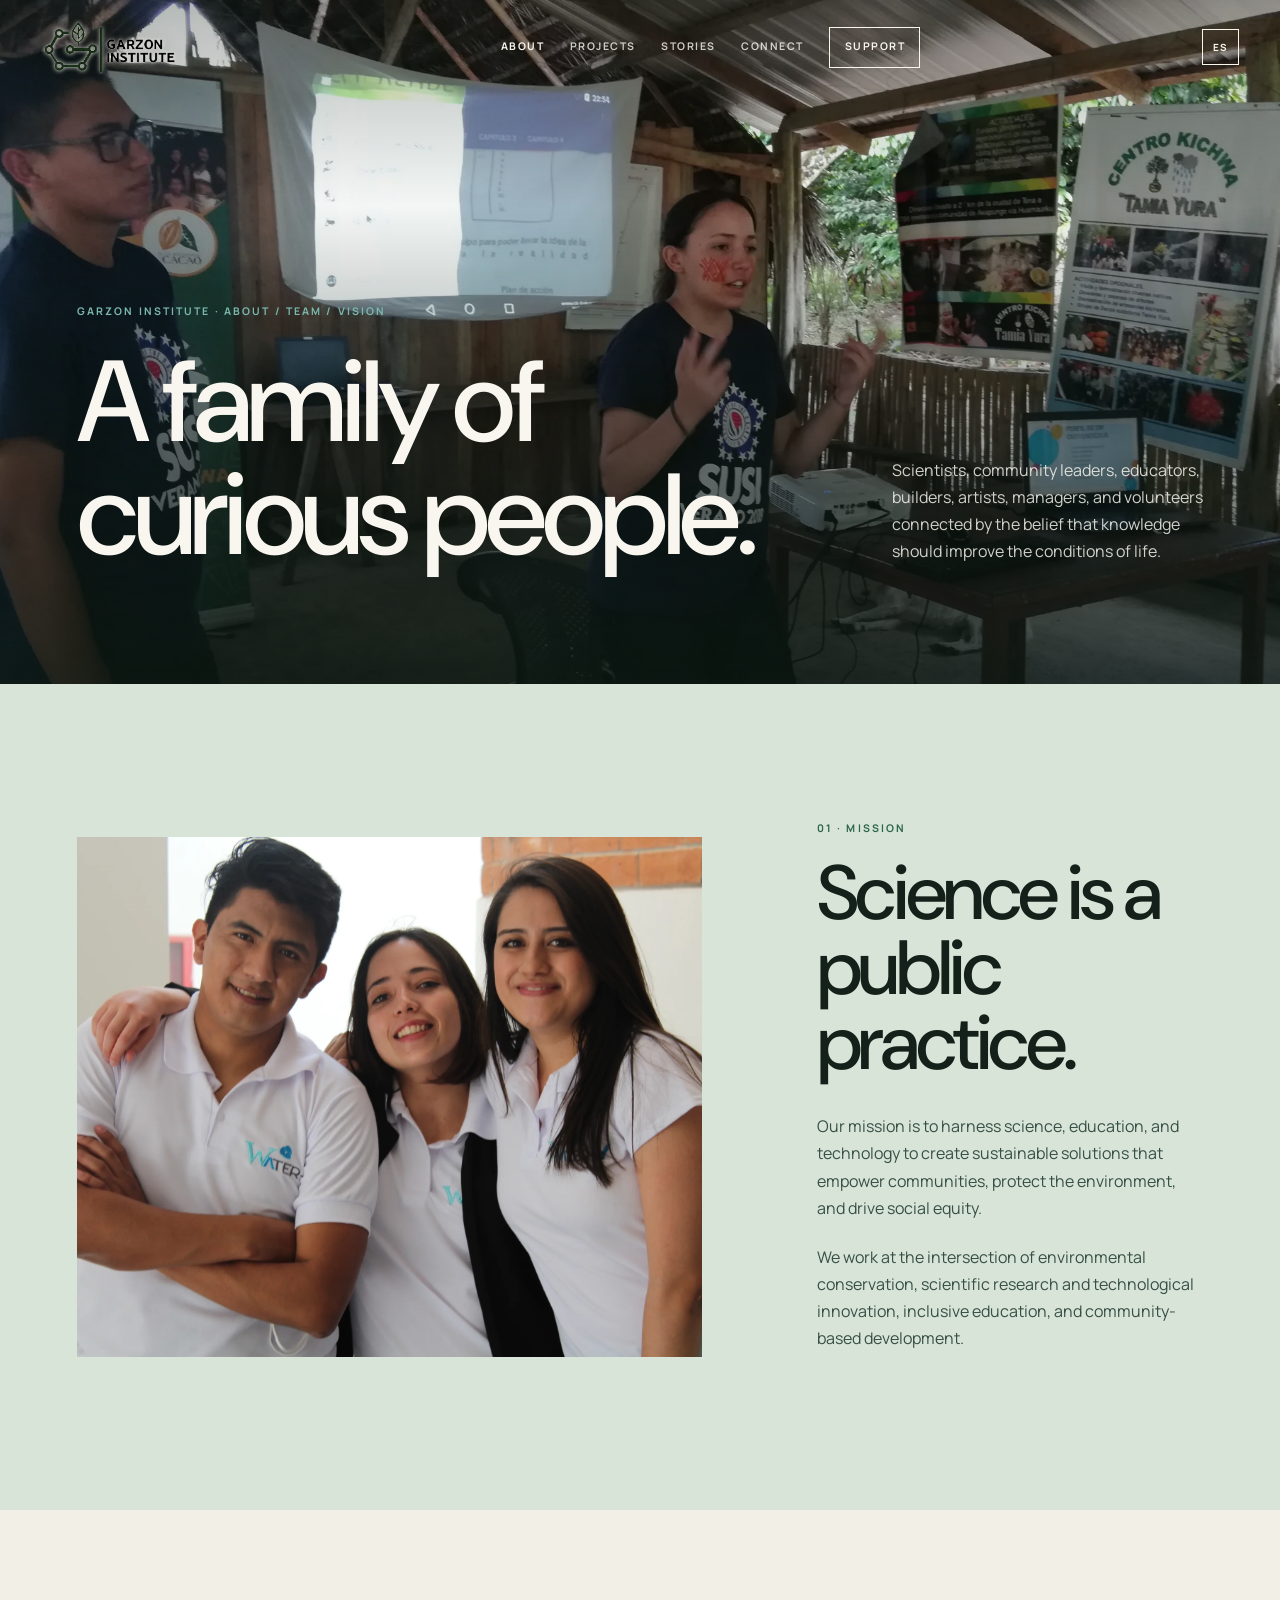
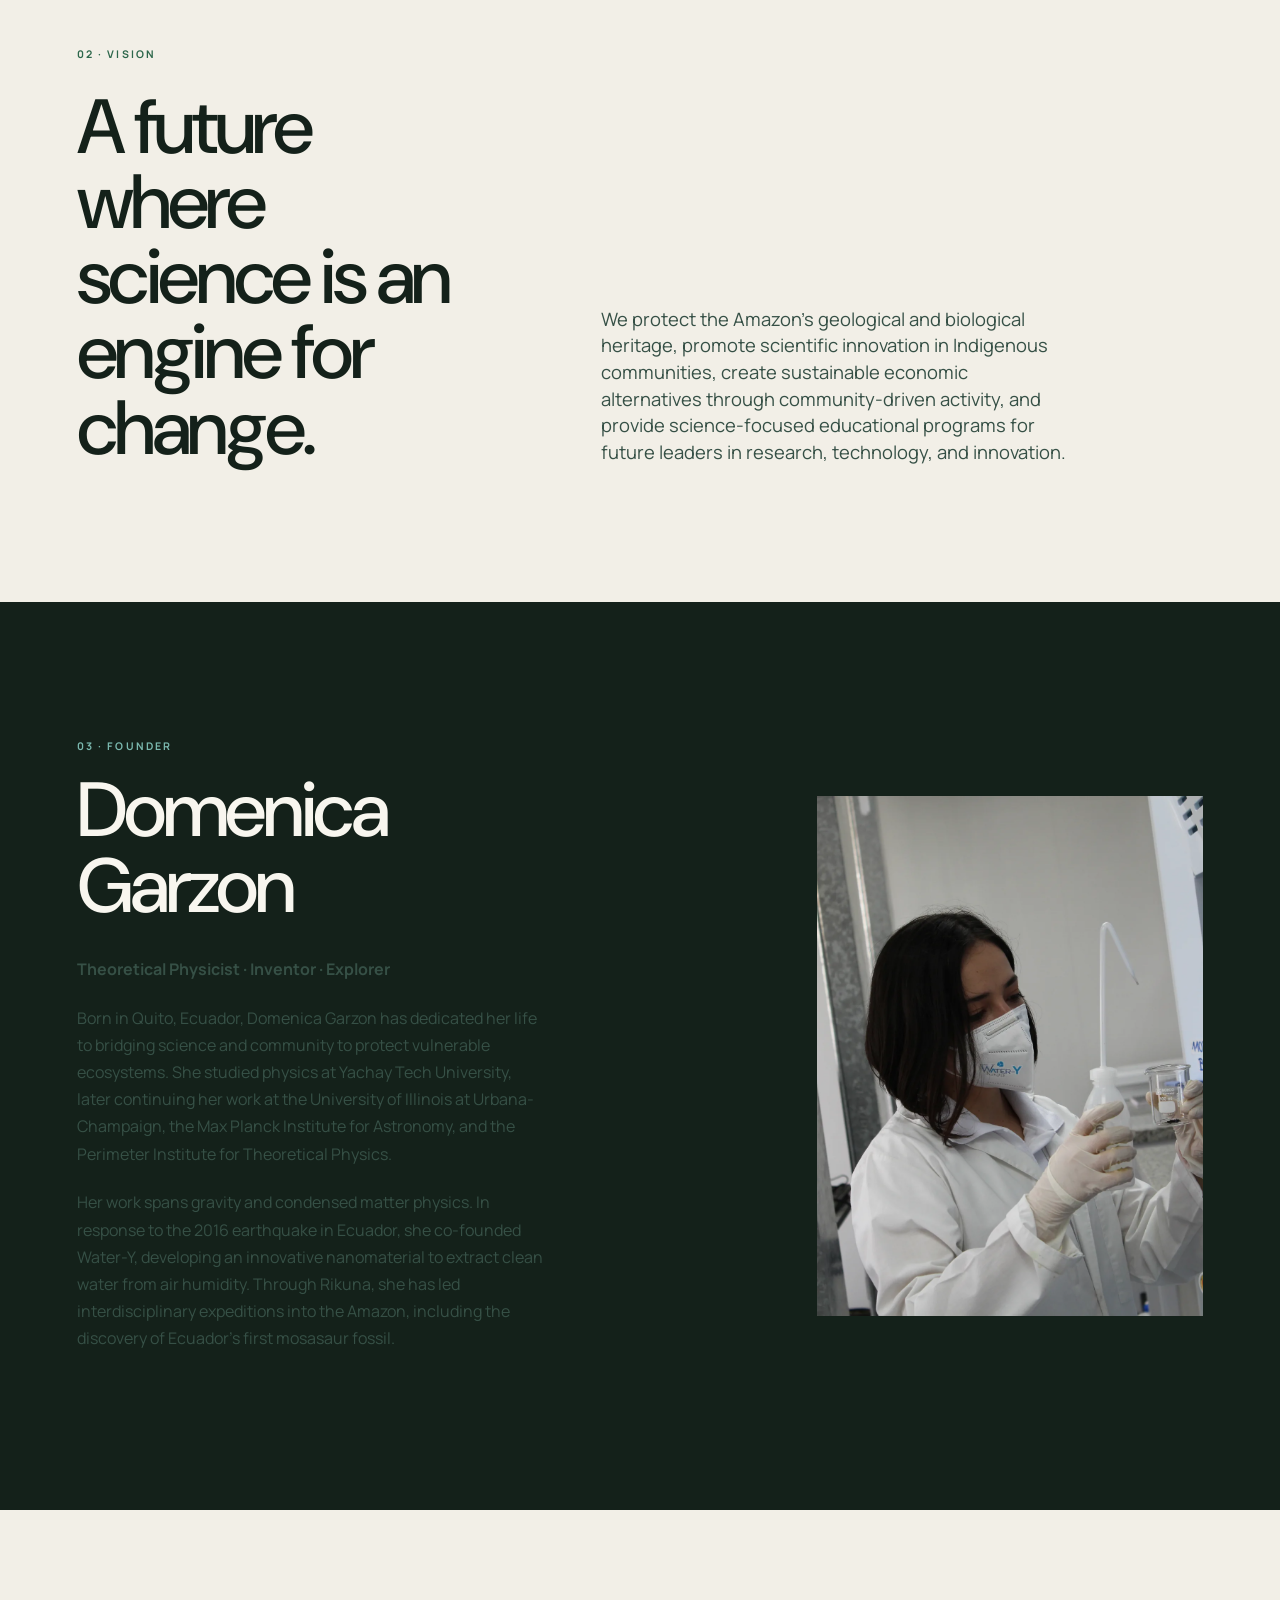
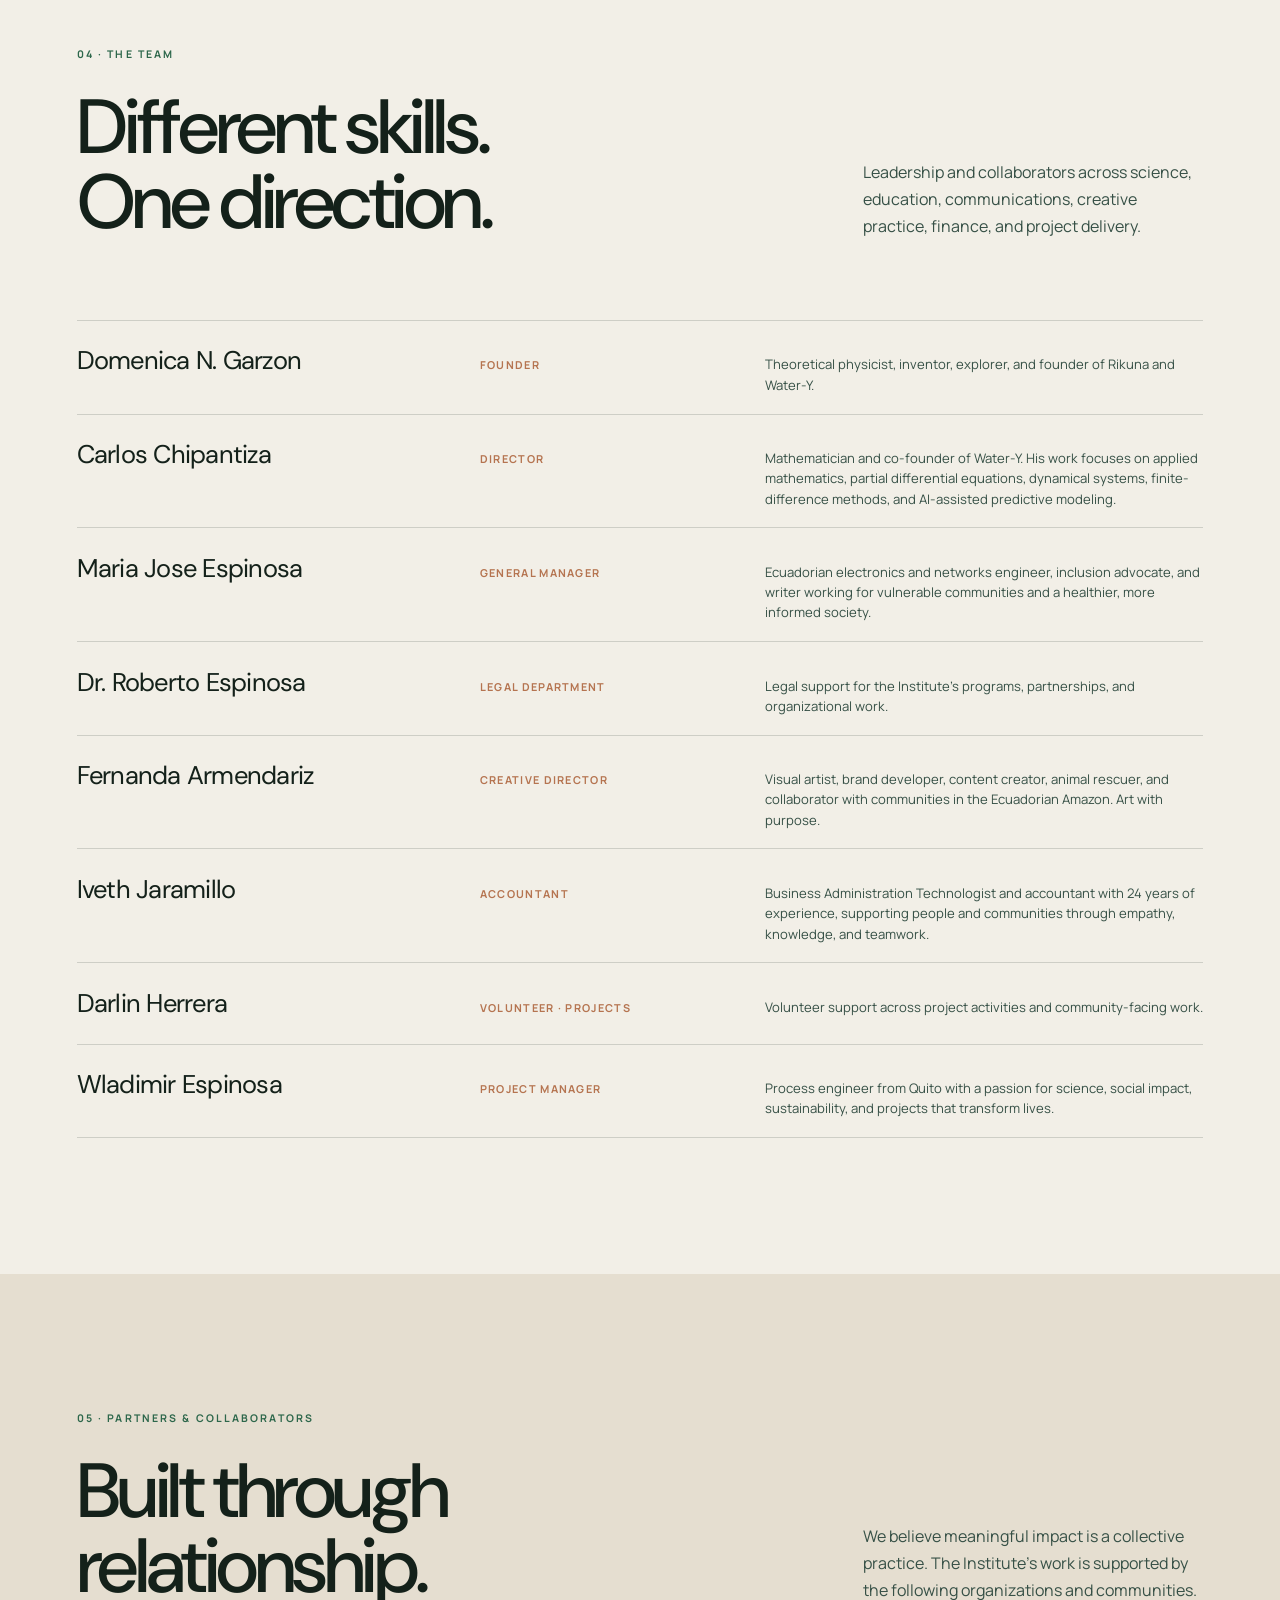
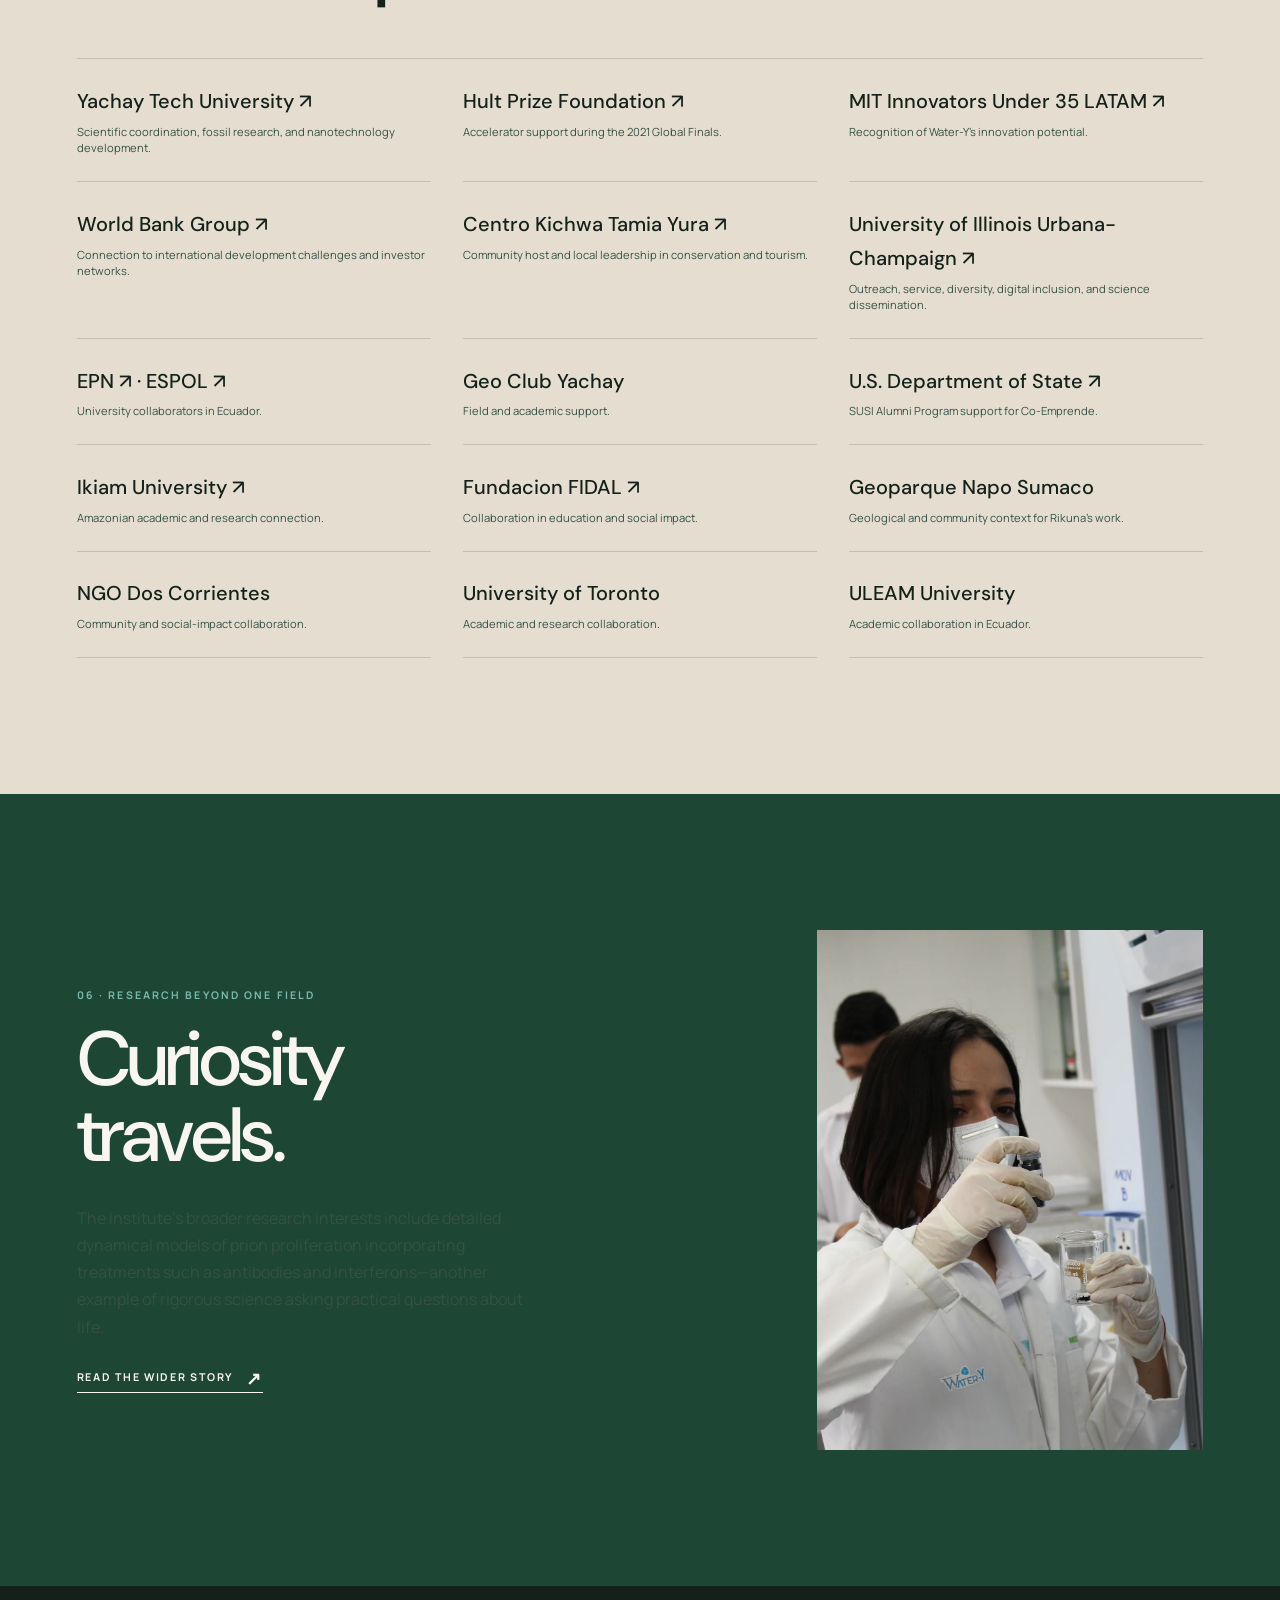
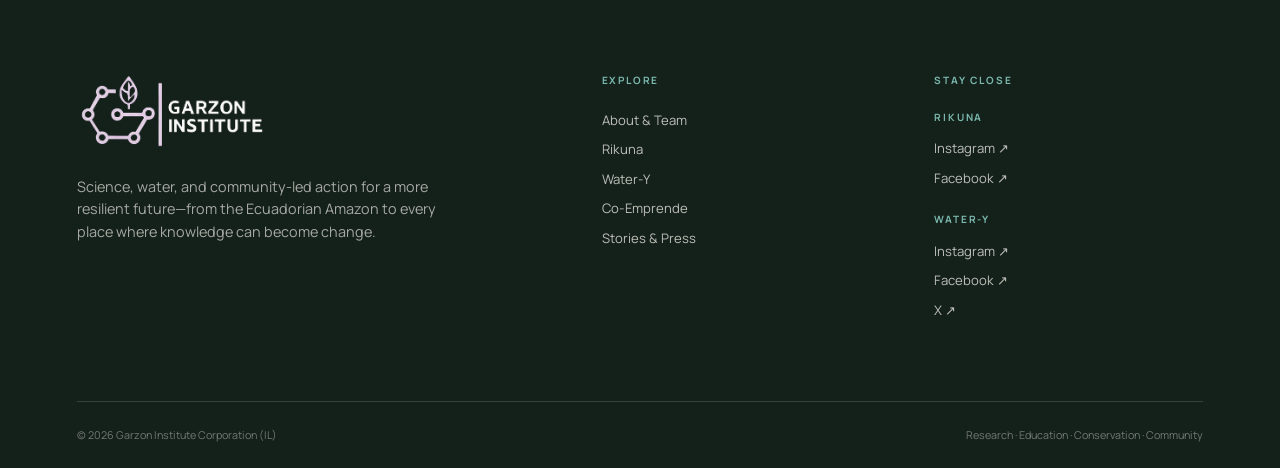
==== commit 35546dbf: "Refine homepage content and institute details" ====
--- a/about.html
+++ b/about.html
@@ -5,14 +5,14 @@
   <meta name="viewport" content="width=device-width, initial-scale=1">
   <meta name="description" content="Meet the Garzon Institute team, mission, vision, and network of collaborators.">
   <title>About &amp; Team — Garzon Institute</title>
-  <link rel="stylesheet" href="css/styles.css?v=5">
+  <link rel="stylesheet" href="css/styles.css?v=9">
 </head>
 <body data-page="about">
   <a class="skip-link" href="#main">Skip to content</a>
   <div data-site-header></div>
   <main id="main">
     <section class="hero hero--short">
-      <img class="hero__media" src="assets/images/rikuna-team-1.webp" alt="Water-Y team members together" data-parallax>
+      <img class="hero__media" src="assets/images/coemprende-01.webp" alt="Community workshop in the Ecuadorian Amazon" data-parallax>
       <div class="hero__veil"></div>
       <div class="container hero__content hero__content--split">
         <div><div class="hero__kicker reveal">Garzon Institute · About / Team / Vision</div><h1 class="hero__title reveal delay-1">A family of<br>curious people.</h1></div>
@@ -42,11 +42,11 @@
     <section class="section section--dark">
       <div class="container chapter">
         <div class="chapter__copy reveal">
-          <div class="eyebrow eyebrow--light">03 · Founder / Director</div>
+          <div class="eyebrow eyebrow--light">03 · Founder</div>
           <h2>Domenica Garzon</h2>
           <p><strong>Theoretical Physicist · Inventor · Explorer</strong></p>
           <p>Born in Quito, Ecuador, Domenica Garzon has dedicated her life to bridging science and community to protect vulnerable ecosystems. She studied physics at Yachay Tech University, later continuing her work at the University of Illinois at Urbana-Champaign, the Max Planck Institute for Astronomy, and the Perimeter Institute for Theoretical Physics.</p>
-          <p>Her work spans gravitational waves, cosmology, and condensed matter physics. In response to the 2016 earthquake in Ecuador, she co-founded Water-Y, developing an innovative nanomaterial to extract clean water from air humidity. Through Rikuna, she has led interdisciplinary expeditions into the Amazon, including the discovery of Ecuador’s first mosasaur fossil.</p>
+          <p>Her work spans gravity and condensed matter physics. In response to the 2016 earthquake in Ecuador, she co-founded Water-Y, developing an innovative nanomaterial to extract clean water from air humidity. Through Rikuna, she has led interdisciplinary expeditions into the Amazon, including the discovery of Ecuador’s first mosasaur fossil.</p>
         </div>
         <div class="chapter__media reveal delay-1"><img src="assets/images/watery-01.webp" alt="Researcher working with a sample in a laboratory" loading="lazy"></div>
       </div>
@@ -56,14 +56,13 @@
       <div class="container">
         <div class="section-head reveal"><div><div class="eyebrow">04 · The team</div><h2>Different skills.<br>One direction.</h2></div><p>Leadership and collaborators across science, education, communications, creative practice, finance, and project delivery.</p></div>
         <div class="team-list reveal">
-          <div class="team-member"><div class="team-member__name">Domenica N. Garzon</div><div class="team-member__role">CEO / Founder</div><p class="team-member__bio">Theoretical physicist, inventor, explorer, and founder of Rikuna and Water-Y.</p></div>
+          <div class="team-member"><div class="team-member__name">Domenica N. Garzon</div><div class="team-member__role">Founder</div><p class="team-member__bio">Theoretical physicist, inventor, explorer, and founder of Rikuna and Water-Y.</p></div>
           <div class="team-member"><div class="team-member__name">Carlos Chipantiza</div><div class="team-member__role">Director</div><p class="team-member__bio">Mathematician and co-founder of Water-Y. His work focuses on applied mathematics, partial differential equations, dynamical systems, finite-difference methods, and AI-assisted predictive modeling.</p></div>
           <div class="team-member"><div class="team-member__name">Maria Jose Espinosa</div><div class="team-member__role">General Manager</div><p class="team-member__bio">Ecuadorian electronics and networks engineer, inclusion advocate, and writer working for vulnerable communities and a healthier, more informed society.</p></div>
           <div class="team-member"><div class="team-member__name">Dr. Roberto Espinosa</div><div class="team-member__role">Legal Department</div><p class="team-member__bio">Legal support for the Institute’s programs, partnerships, and organizational work.</p></div>
-          <div class="team-member"><div class="team-member__name">Camila Avalos</div><div class="team-member__role">Volunteer · Content Creator</div><p class="team-member__bio">Political Science student focused on international relations, sustainable development, social responsibility, cultural diversity, and the Sustainable Development Goals.</p></div>
           <div class="team-member"><div class="team-member__name">Fernanda Armendariz</div><div class="team-member__role">Creative Director</div><p class="team-member__bio">Visual artist, brand developer, content creator, animal rescuer, and collaborator with communities in the Ecuadorian Amazon. Art with purpose.</p></div>
           <div class="team-member"><div class="team-member__name">Iveth Jaramillo</div><div class="team-member__role">Accountant</div><p class="team-member__bio">Business Administration Technologist and accountant with 24 years of experience, supporting people and communities through empathy, knowledge, and teamwork.</p></div>
-          <div class="team-member"><div class="team-member__name">Darlind Herrera</div><div class="team-member__role">Volunteer · Projects</div><p class="team-member__bio">Volunteer support across project activities and community-facing work.</p></div>
+          <div class="team-member"><div class="team-member__name">Darlin Herrera</div><div class="team-member__role">Volunteer · Projects</div><p class="team-member__bio">Volunteer support across project activities and community-facing work.</p></div>
           <div class="team-member"><div class="team-member__name">Wladimir Espinosa</div><div class="team-member__role">Project Manager</div><p class="team-member__bio">Process engineer from Quito with a passion for science, social impact, sustainability, and projects that transform lives.</p></div>
         </div>
       </div>
@@ -85,6 +84,9 @@
           <div class="partner"><strong><a href="https://www.ikiam.edu.ec/" target="_blank" rel="noopener">Ikiam University ↗</a></strong><span>Amazonian academic and research connection.</span></div>
           <div class="partner"><strong><a href="https://www.fidal-amlat.org/" target="_blank" rel="noopener">Fundacion FIDAL ↗</a></strong><span>Collaboration in education and social impact.</span></div>
           <div class="partner"><strong>Geoparque Napo Sumaco</strong><span>Geological and community context for Rikuna’s work.</span></div>
+          <div class="partner"><strong>NGO Dos Corrientes</strong><span>Community and social-impact collaboration.</span></div>
+          <div class="partner"><strong>University of Toronto</strong><span>Academic and research collaboration.</span></div>
+          <div class="partner"><strong>ULEAM University</strong><span>Academic collaboration in Ecuador.</span></div>
         </div>
       </div>
     </section>
@@ -97,7 +99,7 @@
     </section>
   </main>
   <div data-site-footer></div>
-  <script src="js/i18n.js?v=6"></script>
-  <script src="js/site.js?v=6"></script>
+  <script src="js/i18n.js?v=9"></script>
+  <script src="js/site.js?v=8"></script>
 </body>
 </html>
--- a/css/styles.css
+++ b/css/styles.css
@@ -65,8 +65,11 @@
   border-bottom: 1px solid var(--line);
 }
 .header-inner { max-width: 1440px; margin: 0 auto; display: flex; align-items: center; justify-content: space-between; gap: 2rem; }
-.brand-lockup { display: block; width: 178px; height: 56px; overflow: hidden; flex: 0 0 auto; background: var(--white); }
-.brand-lockup img, .footer-logo { width: 100%; height: 100%; object-fit: cover; object-position: center; }
+.brand-lockup { display: block; width: 178px; height: 56px; overflow: hidden; flex: 0 0 auto; background: transparent; }
+.brand-lockup img, .footer-logo { width: 100%; height: 100%; object-fit: contain; object-position: left center; }
+.brand-lockup img { filter: drop-shadow(0 0 2px rgba(248,246,239,.95)) drop-shadow(0 2px 8px rgba(0,0,0,.2)); }
+.footer-logo { filter: invert(1); }
+.site-header.scrolled .brand-lockup img, .site-header.solid .brand-lockup img { filter: none; mix-blend-mode: multiply; }
 .header-links { display: flex; align-items: center; gap: 1.6rem; font-size: .66rem; font-weight: 700; letter-spacing: .14em; text-transform: uppercase; }
 .header-links a { opacity: .8; transition: opacity .25s ease; }
 .header-links a:hover, .header-links a[aria-current='page'] { opacity: 1; }
@@ -127,25 +130,26 @@
 .manifesto__text em { color: var(--water); font-style: normal; }
 
 /* Editorial pacing: one image-led moment instead of a row of report cards. */
-.impact-editorial { position: relative; overflow: hidden; padding: 9.5rem 0 10rem; background: var(--paper-deep); }
-.impact-editorial__intro { display: grid; grid-template-columns: minmax(0, 1fr) minmax(260px, .48fr); gap: 8vw; align-items: end; margin-bottom: 5rem; }
-.impact-editorial__intro h2 em { color: var(--forest-2); font-style: normal; }
-.impact-editorial__intro p { max-width: 340px; margin: 0; color: var(--ink-soft); }
-.impact-editorial__stage { position: relative; width: min(1100px, 88vw); min-height: clamp(500px, 58vw, 760px); margin: 0 auto; }
-.impact-editorial__image { position: absolute; inset: 0 0 0 12%; width: 88%; height: 100%; object-fit: cover; filter: saturate(.86); }
-.impact-editorial__stage::after { content: ''; position: absolute; inset: 0 0 0 12%; background: linear-gradient(180deg, rgba(12,24,16,.02) 25%, rgba(12,24,16,.24) 100%); pointer-events: none; }
-.impact-editorial__label { position: absolute; right: 1.5rem; top: 1.4rem; z-index: 1; color: var(--white); font-size: .64rem; font-weight: 700; letter-spacing: .16em; text-transform: uppercase; writing-mode: vertical-rl; }
-.impact-editorial__feature { position: absolute; left: 0; bottom: -2.5rem; z-index: 2; width: min(430px, 43%); padding: 2.3rem 2.5rem 2.6rem; background: var(--forest); color: var(--white); }
-.impact-editorial__feature .eyebrow { margin-bottom: 1.3rem; }
-.impact-editorial__feature-number { margin-bottom: .7rem; color: var(--water); font-family: var(--serif); font-size: 3rem; line-height: .8; letter-spacing: -.06em; }
-.impact-editorial__feature h3 { max-width: 360px; margin-bottom: 1.1rem; font-size: clamp(2rem, 3.4vw, 3.8rem); }
-.impact-editorial__feature p { max-width: 340px; margin: 0; color: rgba(248,246,239,.72); font-size: .88rem; line-height: 1.55; }
-.impact-editorial__facts { display: grid; grid-template-columns: minmax(180px, .7fr) repeat(2, minmax(0, 1fr)); gap: 5vw; align-items: start; margin-top: 8rem; }
-.impact-editorial__aside { padding-top: .35rem; color: var(--ink-soft); font-size: .68rem; font-weight: 700; letter-spacing: .16em; line-height: 1.55; text-transform: uppercase; }
-.impact-editorial__aside span { display: block; max-width: 150px; margin-bottom: 1.3rem; }
-.impact-editorial__fact { padding-top: .15rem; }
-.impact-editorial__fact strong { display: block; margin-bottom: .8rem; color: var(--forest-2); font-family: var(--serif); font-size: clamp(4.5rem, 8vw, 8rem); font-weight: 500; line-height: .72; letter-spacing: -.08em; }
-.impact-editorial__fact p { max-width: 250px; margin: 0; color: var(--ink-soft); font-size: .82rem; line-height: 1.55; }
+.signal-section { padding-bottom: 10rem; }
+.signal-grid { display: grid; grid-template-columns: minmax(0, 1.08fr) minmax(0, .92fr); gap: 1rem; }
+.signal { display: grid; min-height: 530px; overflow: hidden; }
+.signal--fossil { grid-template-columns: minmax(0, .9fr) minmax(0, 1.1fr); background: var(--forest); color: var(--white); }
+.signal--water { grid-template-columns: minmax(0, 1.1fr) minmax(0, .9fr); background: var(--paper-deep); color: var(--ink); }
+.signal__media { min-height: 530px; overflow: hidden; }
+.signal__media img { width: 100%; height: 100%; object-fit: cover; transition: transform 1s cubic-bezier(.2,.7,.2,1); }
+.signal:hover .signal__media img { transform: scale(1.035); }
+.signal__copy { align-self: center; padding: clamp(1.6rem, 3.5vw, 3.4rem); }
+.signal__copy h3 { margin: .9rem 0 1.1rem; font-size: clamp(2rem, 3.2vw, 3.6rem); }
+.signal__copy p { max-width: 340px; margin-bottom: 1.7rem; color: var(--ink-soft); font-size: .9rem; line-height: 1.55; }
+.signal--fossil .signal__copy p { color: rgba(248,246,239,.72); }
+.signal--fossil .eyebrow { color: var(--water); }
+.signal--water .eyebrow { color: var(--forest-2); }
+.compact-link-section { padding: 8rem 0; }
+.compact-link { display: grid; grid-template-columns: minmax(0, .9fr) minmax(260px, .62fr); gap: 8vw; align-items: end; }
+.compact-link__copy p { max-width: 460px; margin: 0 0 1.8rem; color: var(--ink-soft); }
+.closing-section__inner { max-width: 760px; }
+.closing-section__inner h2 { max-width: 620px; margin: 1.1rem 0 1.3rem; }
+.closing-section__inner p { max-width: 420px; margin-bottom: 2rem; color: rgba(248,246,239,.72); }
 
 .project-rail { display: grid; grid-template-columns: repeat(3, minmax(0,1fr)); gap: 1.2rem; }
 .project-panel { position: relative; min-height: 590px; overflow: hidden; background: var(--forest); color: var(--white); }
@@ -165,7 +169,6 @@
 .chapter { display: grid; grid-template-columns: minmax(0, 1.1fr) minmax(300px, .68fr); align-items: center; gap: 9vw; }
 .chapter--reverse { grid-template-columns: minmax(300px, .68fr) minmax(0, 1.1fr); }
 .chapter--reverse .chapter__media { order: 2; }
-.chapter--breakout .chapter__media { width: calc(100% + 10vw); margin-right: -10vw; }
 .chapter__media { position: relative; min-height: 520px; overflow: hidden; }
 .chapter__media img, .chapter__media video { width: 100%; height: 100%; min-height: 520px; object-fit: cover; }
 .chapter__copy { max-width: 470px; }
@@ -237,16 +240,20 @@
 .contact-block p { max-width: 380px; color: var(--ink-soft); }
 .contact-block--accent p { color: rgba(248,246,239,.72); }
 .contact-block .link-arrow { margin-top: 1rem; }
-.social-list { display: flex; flex-wrap: wrap; gap: .8rem 1.4rem; margin-top: 1.8rem; }
+.social-list { display: grid; grid-template-columns: repeat(2, minmax(0, 1fr)); gap: 2rem; margin-top: 1.8rem; }
+.social-list__group { display: grid; gap: .55rem; }
+.social-list__group .eyebrow { margin-bottom: .35rem; color: var(--forest-2); }
 .social-list a { font-size: .68rem; font-weight: 700; letter-spacing: .1em; text-transform: uppercase; }
 
 .footer { padding: 5.4rem 0 1.5rem; background: var(--ink); color: var(--white); }
-.footer-logo-link { display: block; width: min(250px, 70vw); height: 78px; margin-bottom: 1.6rem; overflow: hidden; background: var(--white); }
+.footer-logo-link { display: block; width: min(250px, 70vw); height: 78px; margin-bottom: 1.6rem; overflow: hidden; background: transparent; }
 .footer-logo { opacity: .98; }
 .footer__top { display: grid; grid-template-columns: 1.2fr .7fr .7fr; gap: 4rem; padding-bottom: 5rem; }
 .footer__mission { max-width: 360px; color: rgba(248,246,239,.64); font-size: .9rem; line-height: 1.55; }
 .footer__heading { margin-bottom: 1.2rem; color: var(--water); font-size: .63rem; font-weight: 700; letter-spacing: .18em; text-transform: uppercase; }
 .footer__links { display: grid; gap: .45rem; font-size: .82rem; }
+.footer__social-groups { display: grid; gap: 1.4rem; }
+.footer__social-groups .footer__heading { margin-bottom: .7rem; }
 .footer__links a { color: rgba(248,246,239,.74); transition: color .2s ease; }
 .footer__links a:hover { color: var(--white); }
 .footer__bottom { display: flex; justify-content: space-between; gap: 1rem; padding-top: 1.5rem; border-top: 1px solid rgba(248,246,239,.15); color: rgba(248,246,239,.42); font-size: .67rem; }
@@ -264,13 +271,10 @@
   .hero__intro { margin-top: 2rem; }
   .hero__monogram { display: none; }
   .section, .page-intro, .manifesto { padding: 6.5rem 0; }
-  .impact-editorial { padding: 6.8rem 0 7.5rem; }
-  .impact-editorial__intro { display: block; margin-bottom: 3.5rem; }
-  .impact-editorial__intro p { margin-top: 1.4rem; }
-  .impact-editorial__stage { min-height: 580px; }
-  .impact-editorial__image, .impact-editorial__stage::after { left: 0; width: 100%; }
-  .impact-editorial__feature { left: 5vw; width: min(430px, 70%); }
-  .impact-editorial__facts { gap: 2rem; margin-top: 6rem; }
+  .signal-grid { grid-template-columns: 1fr; }
+  .signal { min-height: 460px; }
+  .signal__media { min-height: 460px; }
+  .compact-link { grid-template-columns: 1fr; gap: 2.5rem; }
   .project-rail { display: flex; overflow-x: auto; scroll-snap-type: x mandatory; padding-bottom: .8rem; margin-right: -6vw; }
   .project-panel { flex: 0 0 min(76vw, 520px); min-height: 520px; scroll-snap-align: start; }
   .chapter, .chapter--reverse, .people-intro { grid-template-columns: 1fr; gap: 3rem; }
@@ -299,13 +303,11 @@
   .section-head { display: block; }
   .section-head p { margin-top: 1.2rem; }
   .project-panel { flex-basis: 84vw; min-height: 500px; }
-  .impact-editorial__stage { min-height: 590px; }
-  .impact-editorial__feature { left: 0; bottom: -1.5rem; width: 84%; padding: 1.8rem 1.6rem 2rem; }
-  .impact-editorial__label { right: .9rem; top: .9rem; }
-  .impact-editorial__facts { display: block; margin-top: 4.5rem; }
-  .impact-editorial__aside { margin-bottom: 3rem; }
-  .impact-editorial__fact + .impact-editorial__fact { margin-top: 3rem; }
-  .chapter--breakout .chapter__media { width: 100%; margin-right: 0; }
+  .signal { grid-template-columns: 1fr; min-height: 0; }
+  .signal--water .signal__media { order: initial; }
+  .signal__media { min-height: 320px; }
+  .signal__copy { padding: 2rem 1.5rem 2.4rem; }
+  .social-list { grid-template-columns: 1fr; }
   .chapter__media, .chapter__media img, .chapter__media video { min-height: 330px; }
   .image-bleed--tall { height: 540px; }
   .gallery { display: flex; flex-wrap: wrap; }
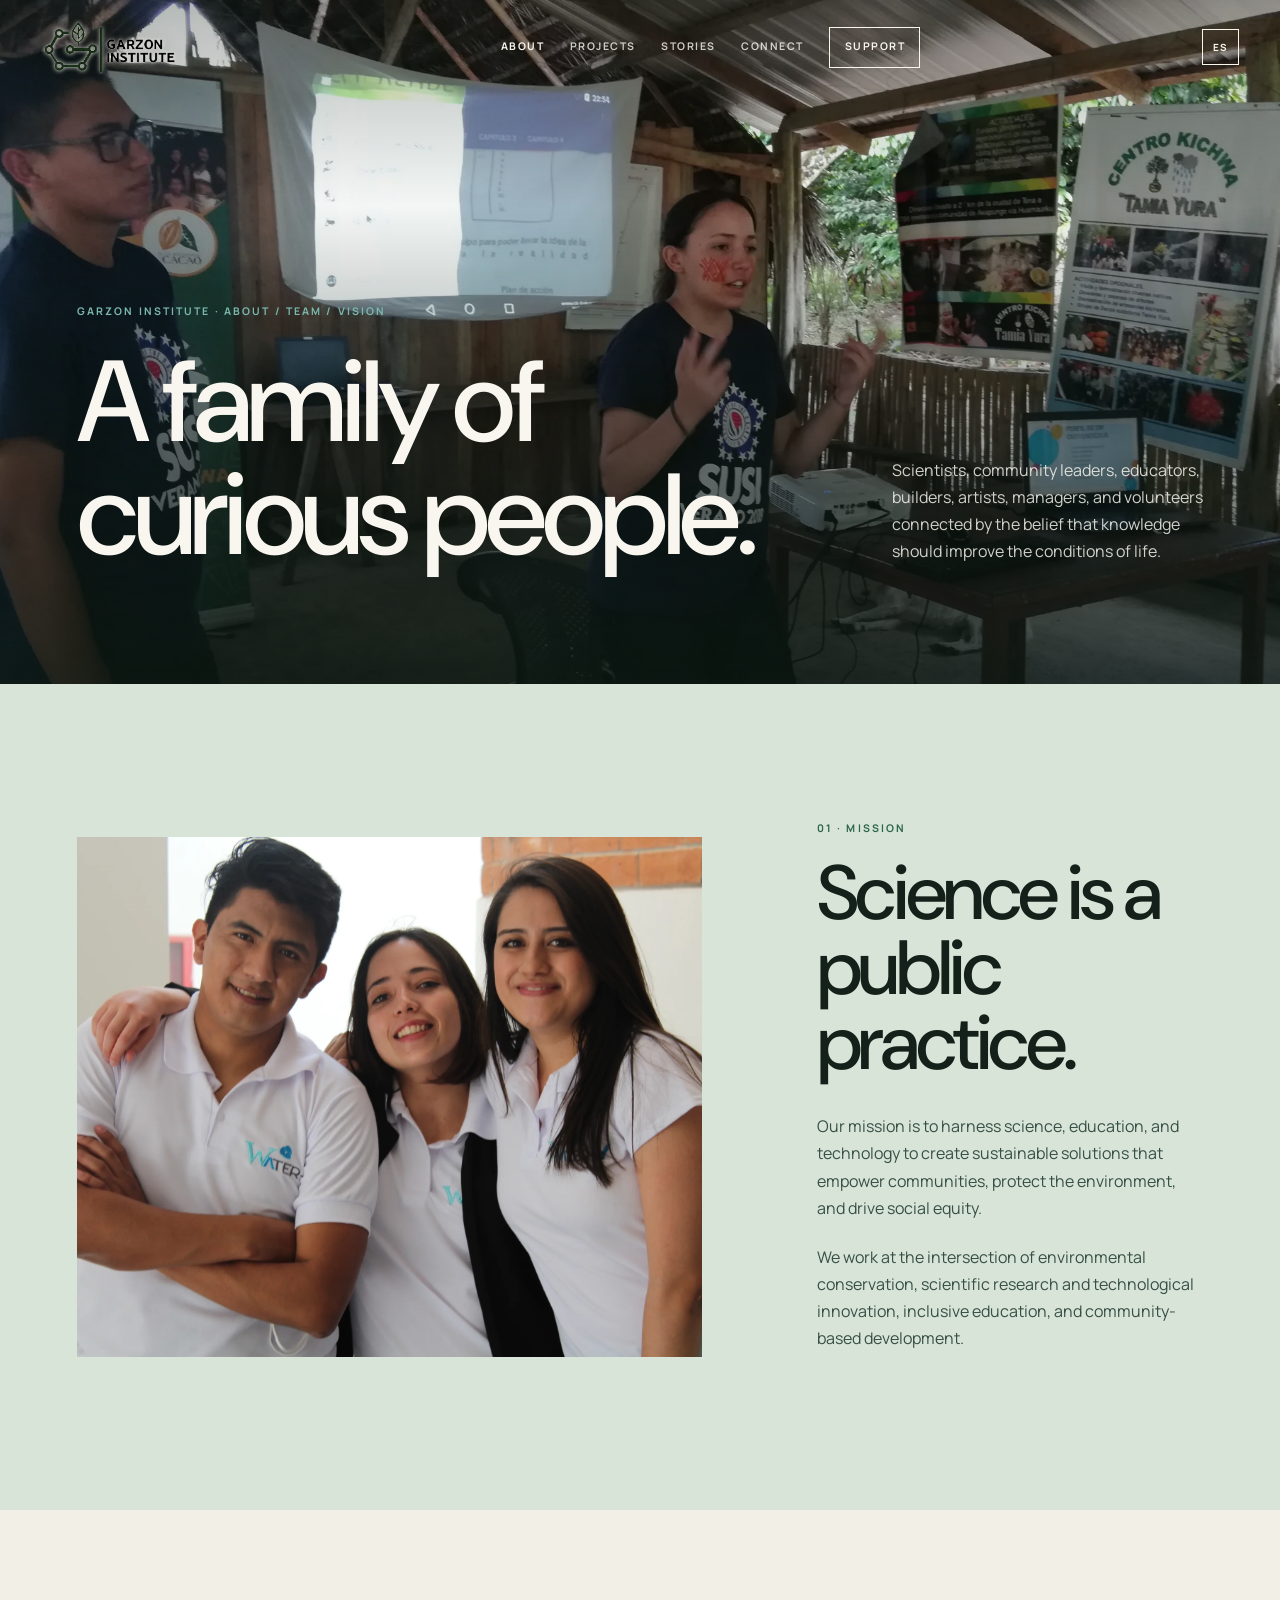
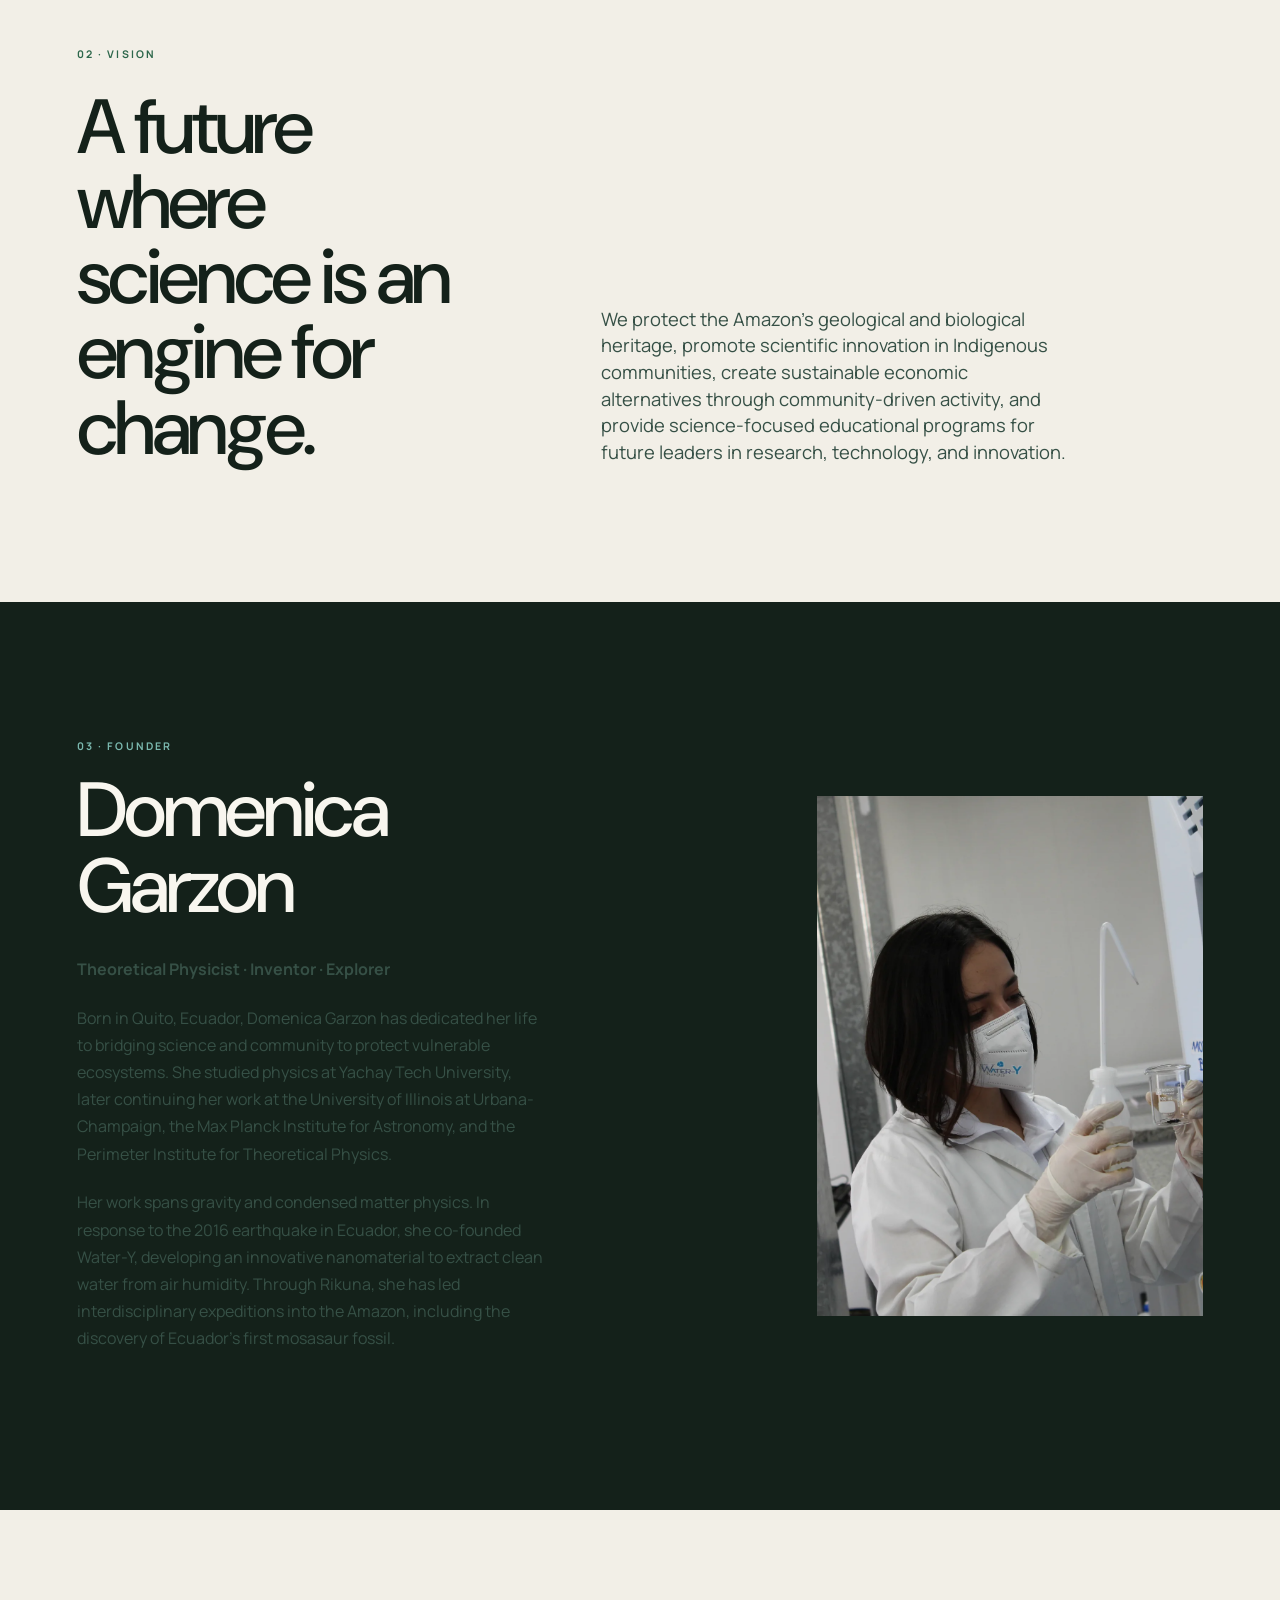
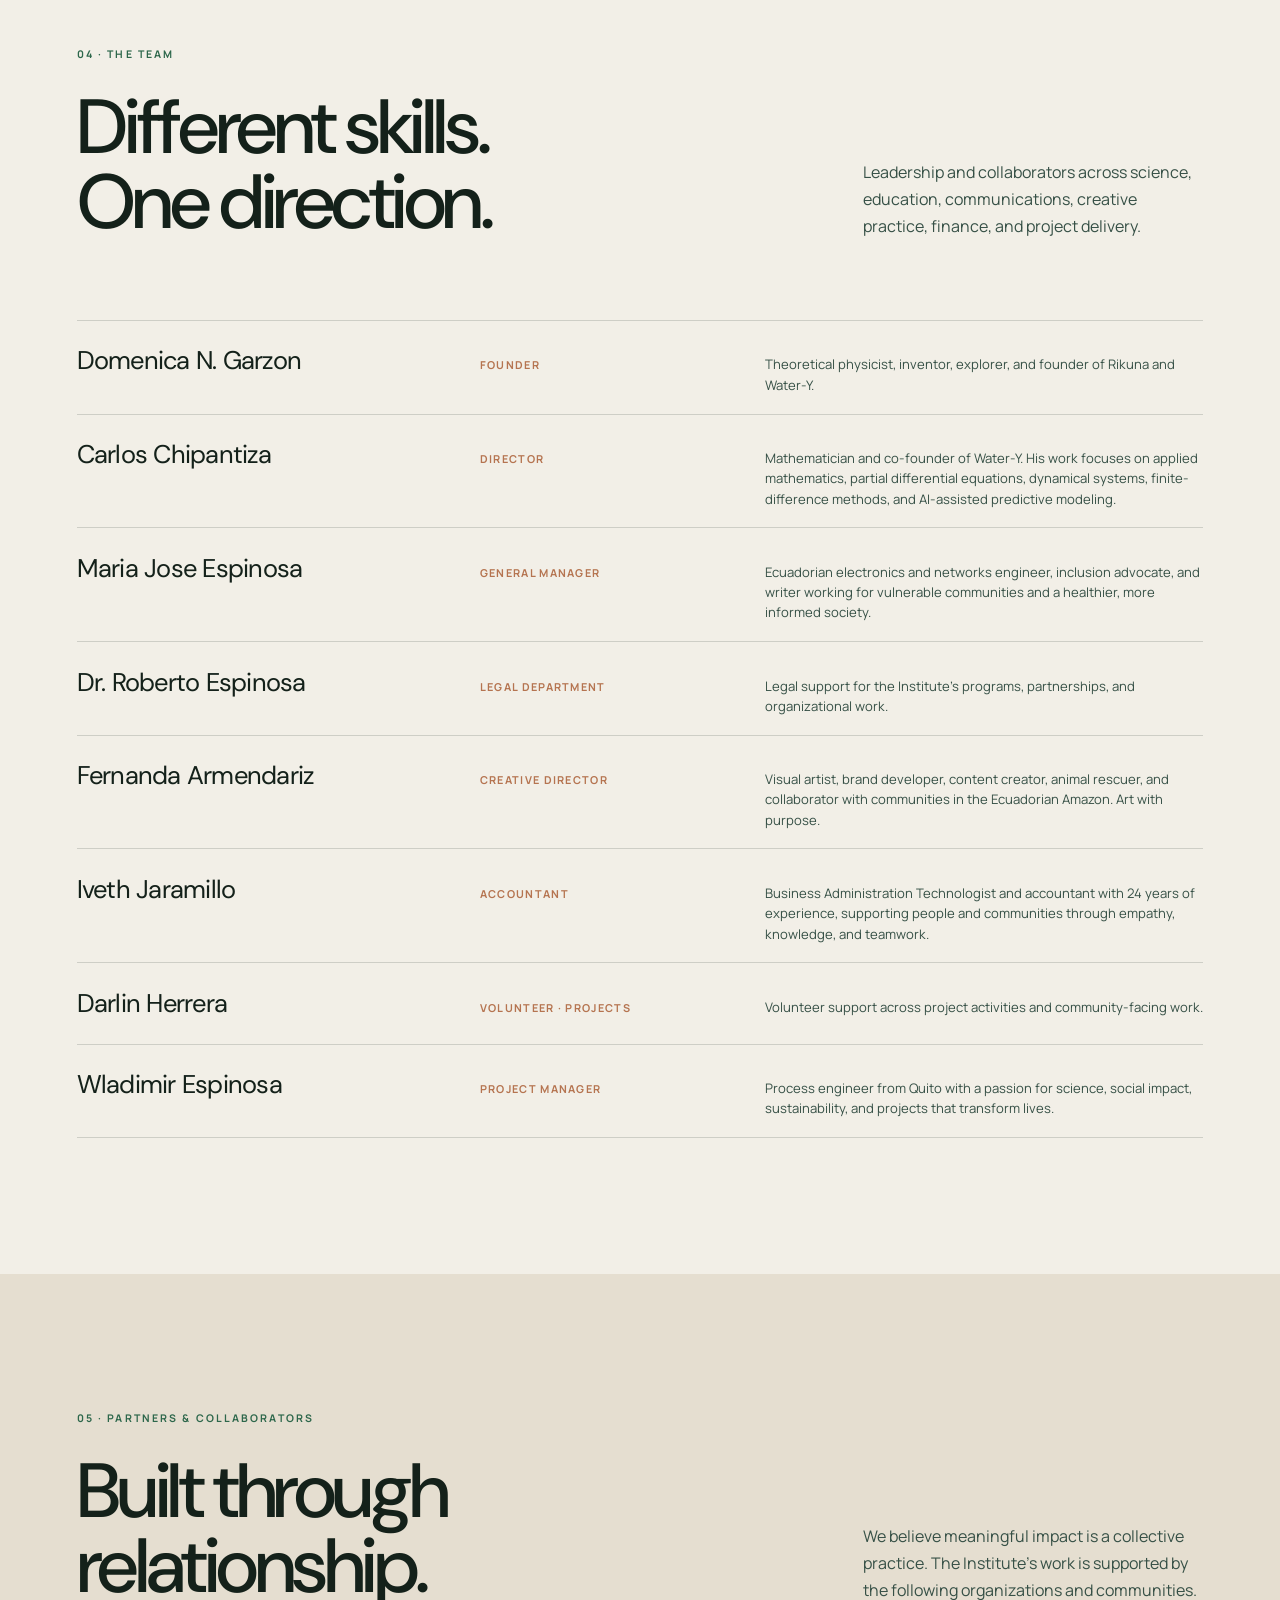
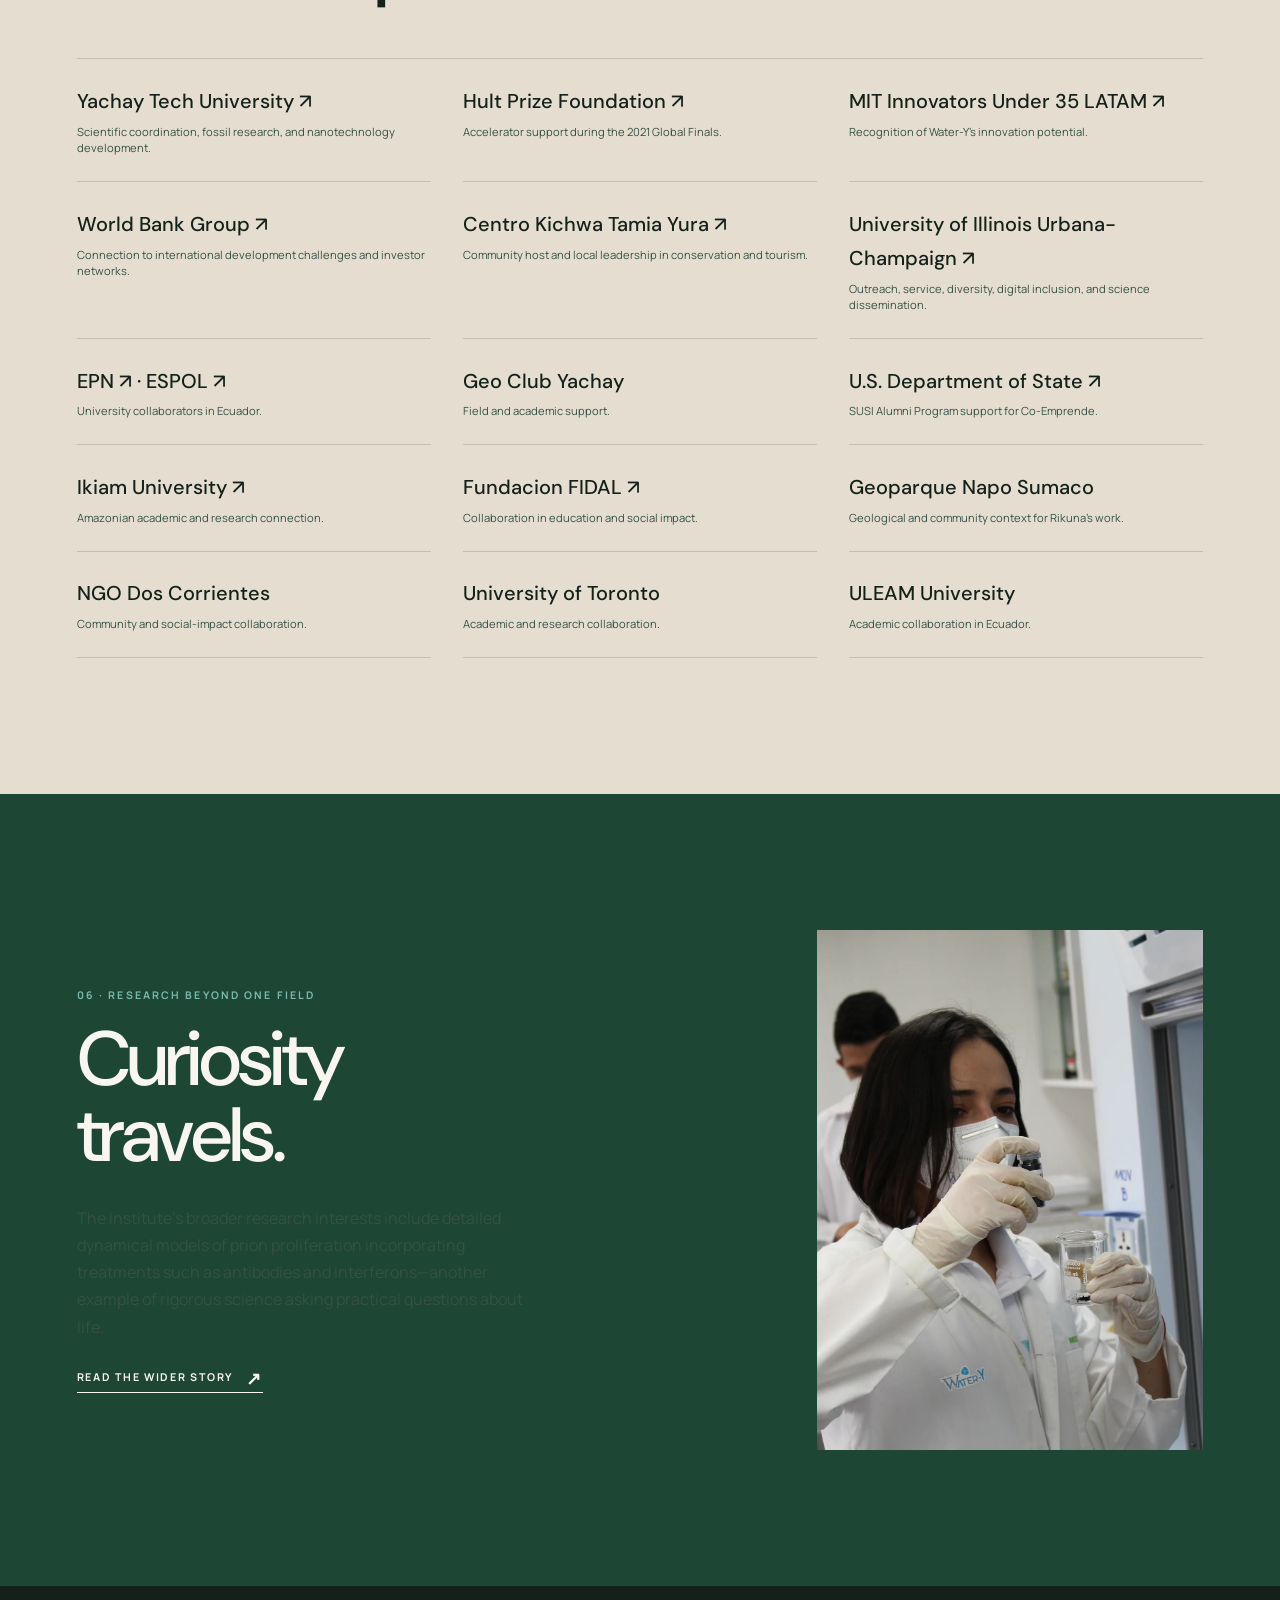
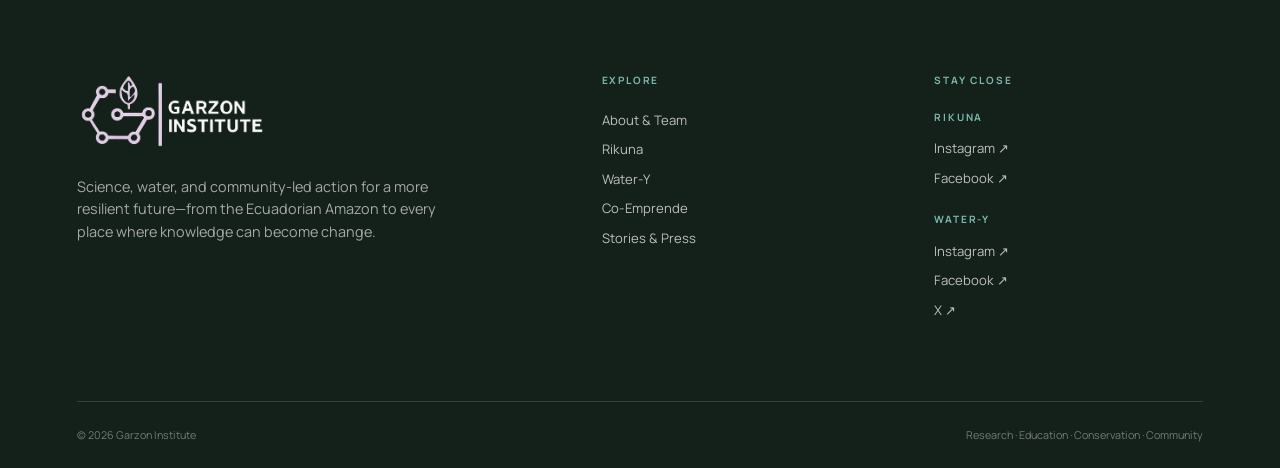
==== commit ea60a853: "Use Garzon Institute as public name" ====
--- a/about.html
+++ b/about.html
@@ -99,7 +99,7 @@
     </section>
   </main>
   <div data-site-footer></div>
-  <script src="js/i18n.js?v=9"></script>
-  <script src="js/site.js?v=8"></script>
+  <script src="js/i18n.js?v=10"></script>
+  <script src="js/site.js?v=9"></script>
 </body>
 </html>
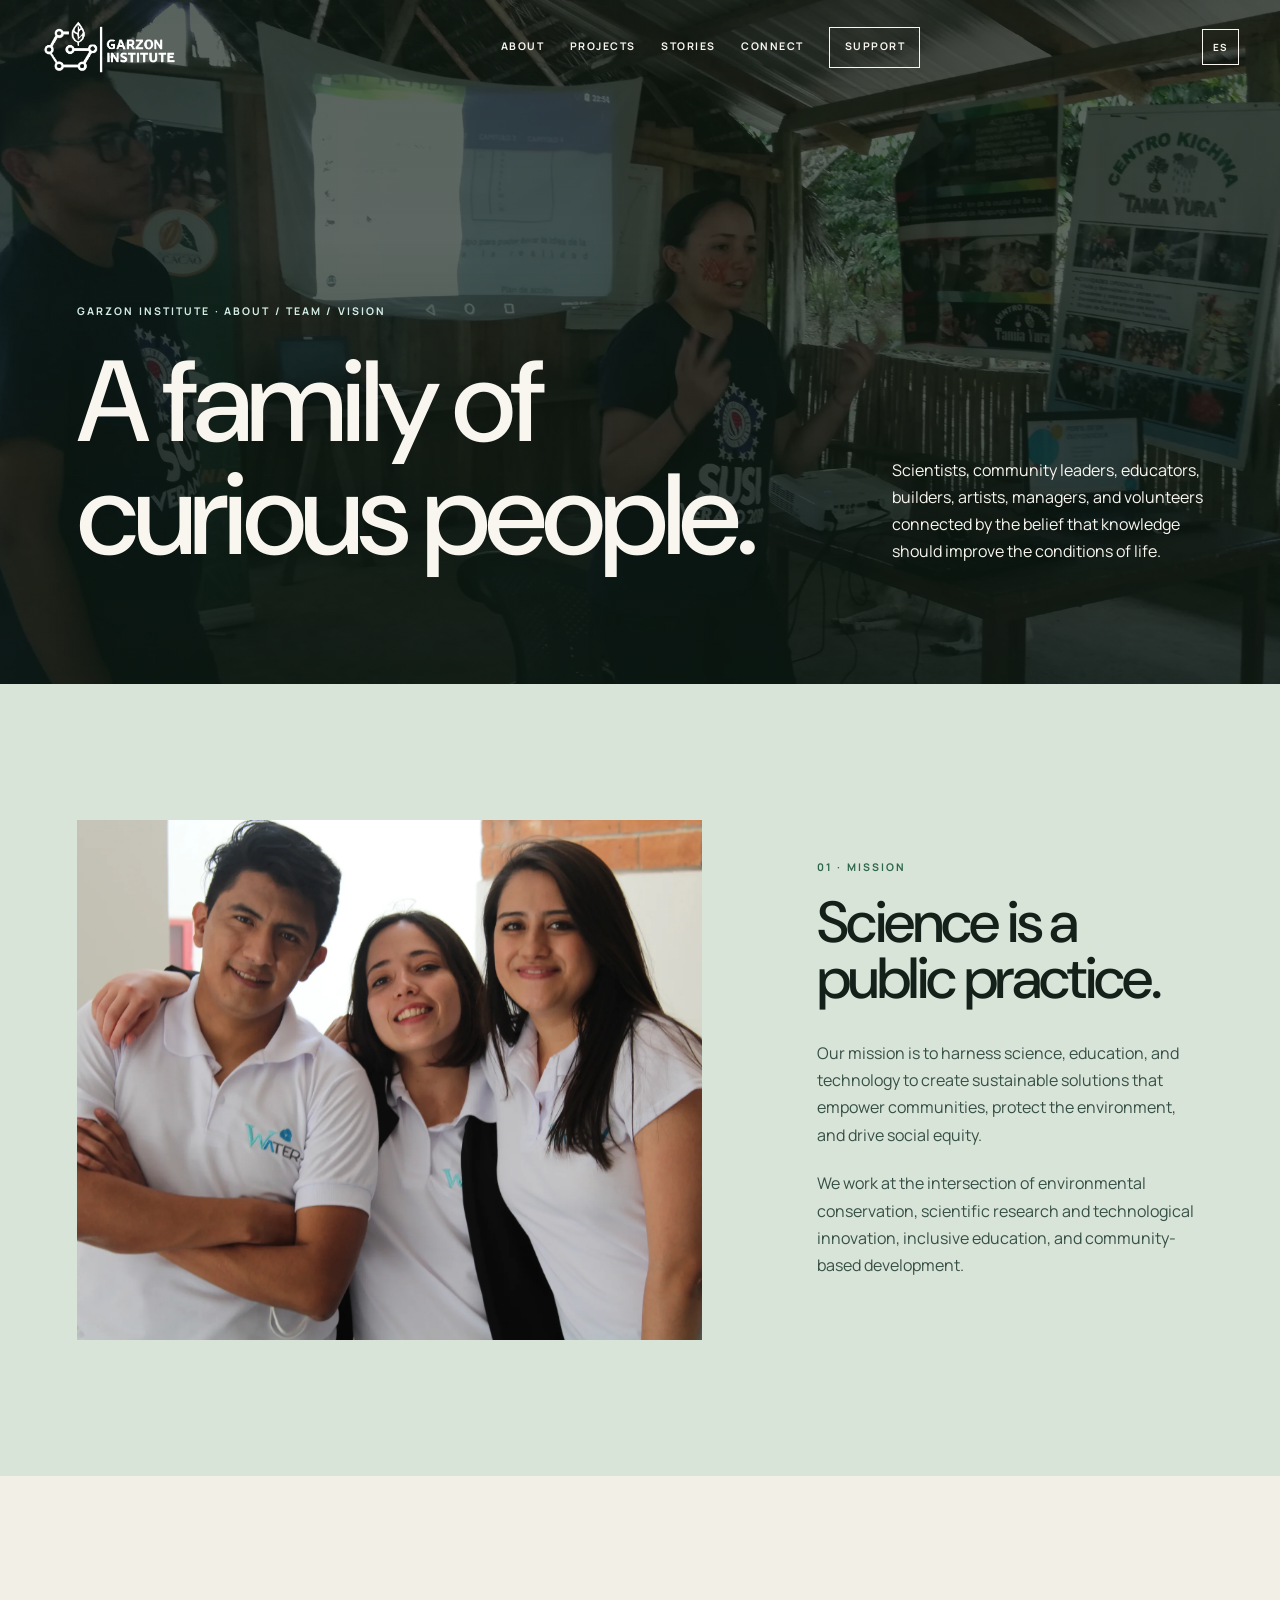
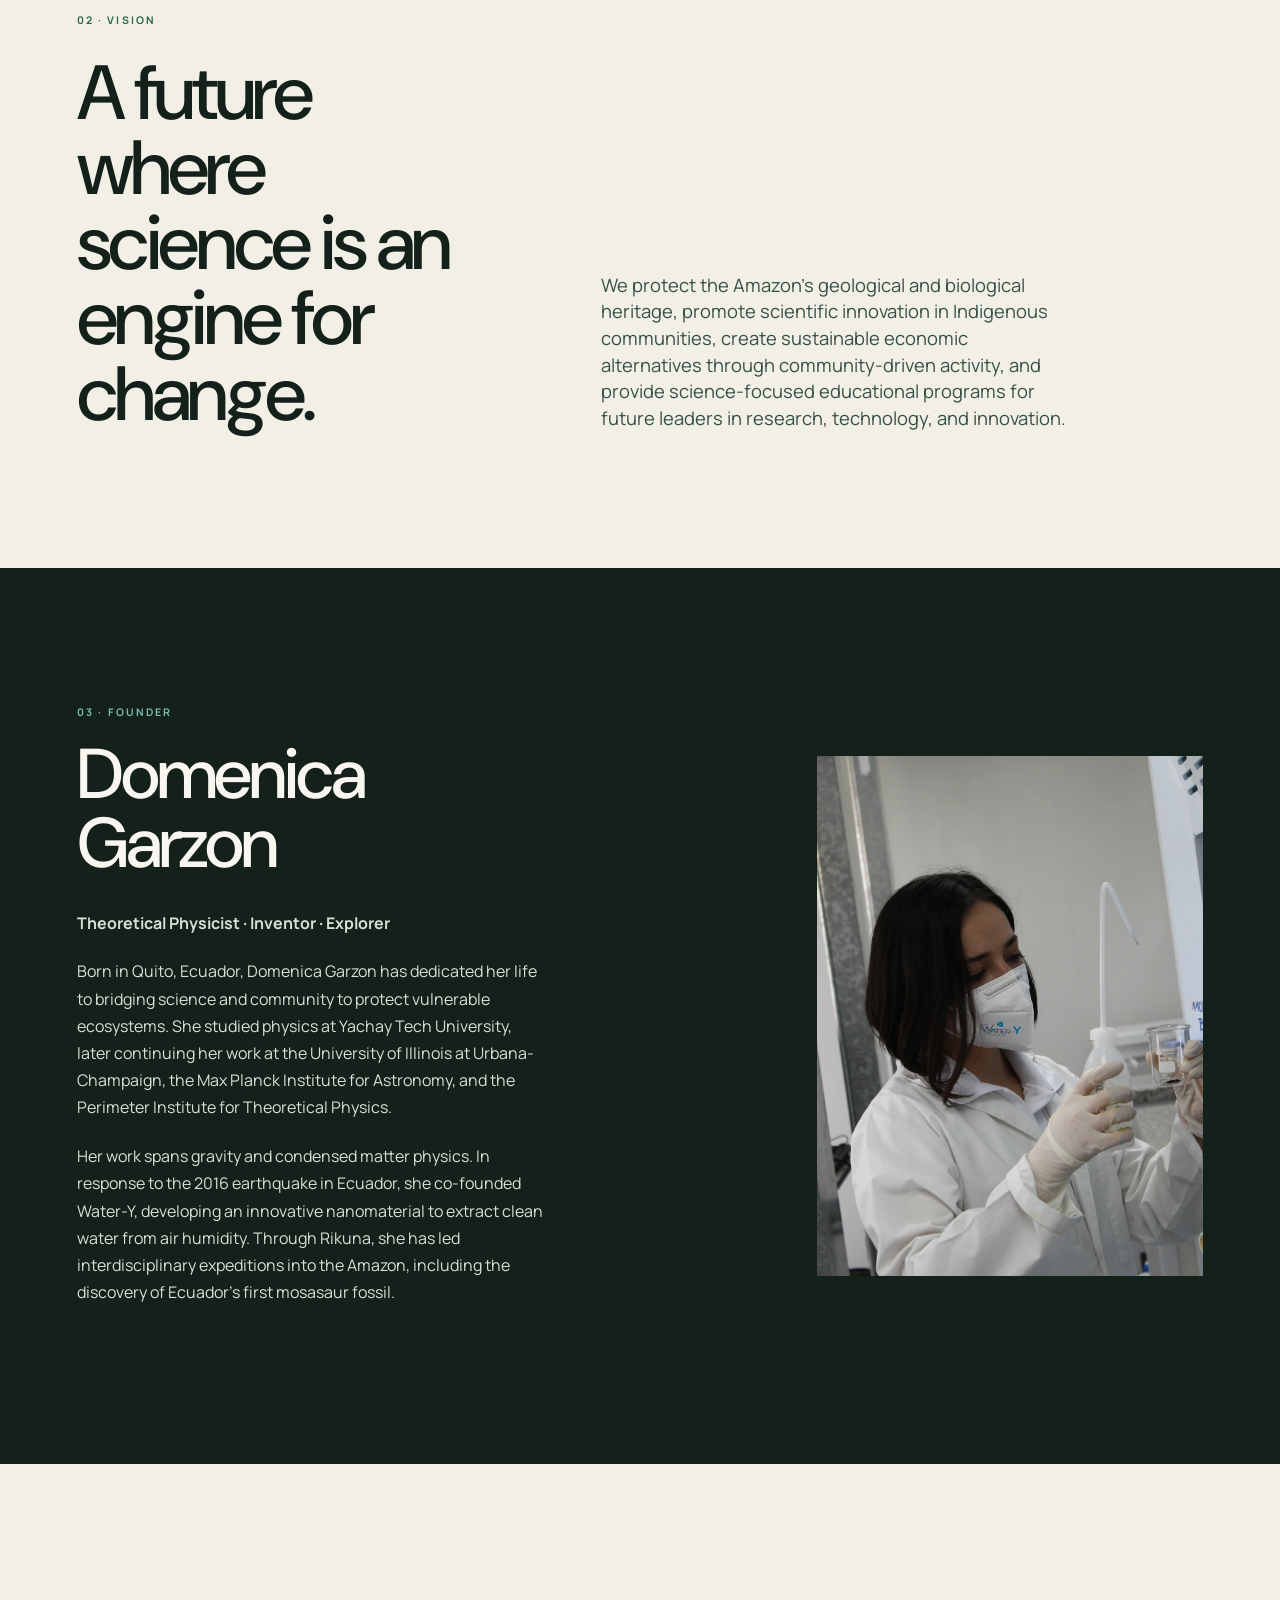
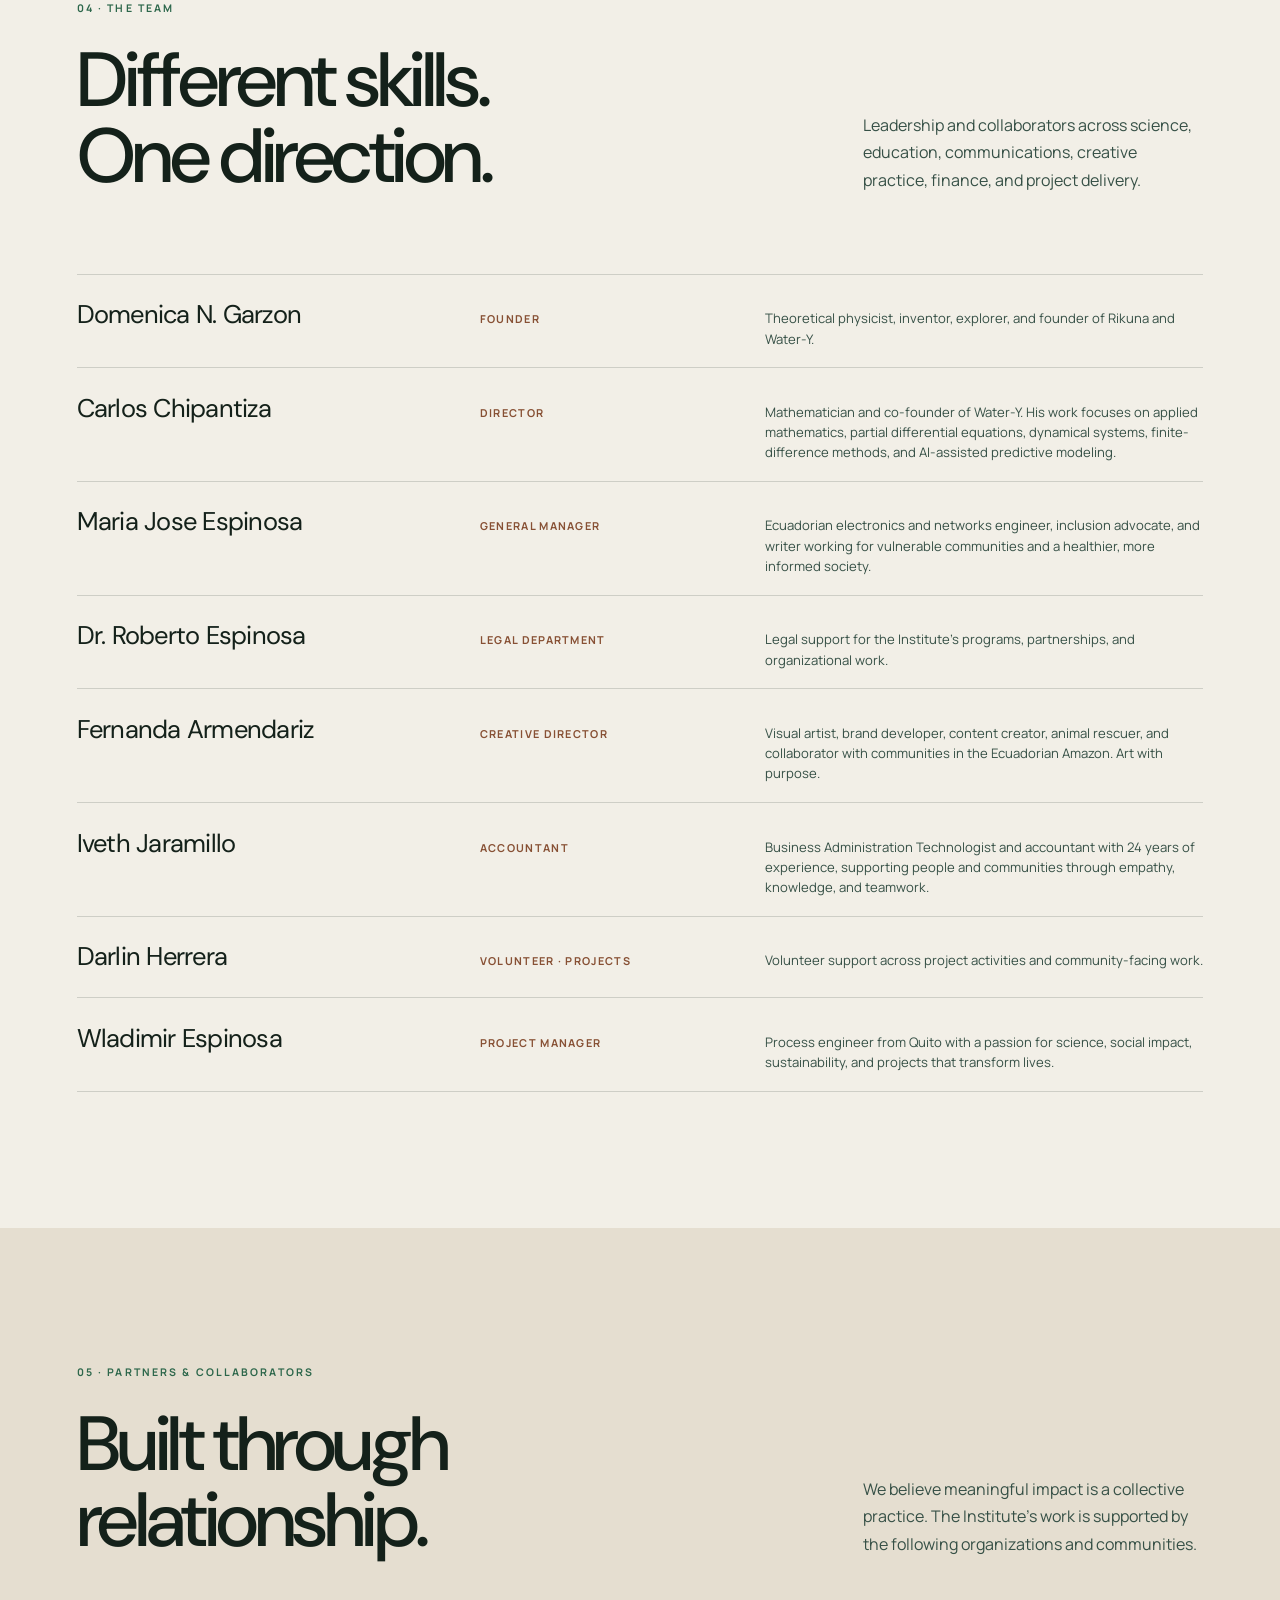
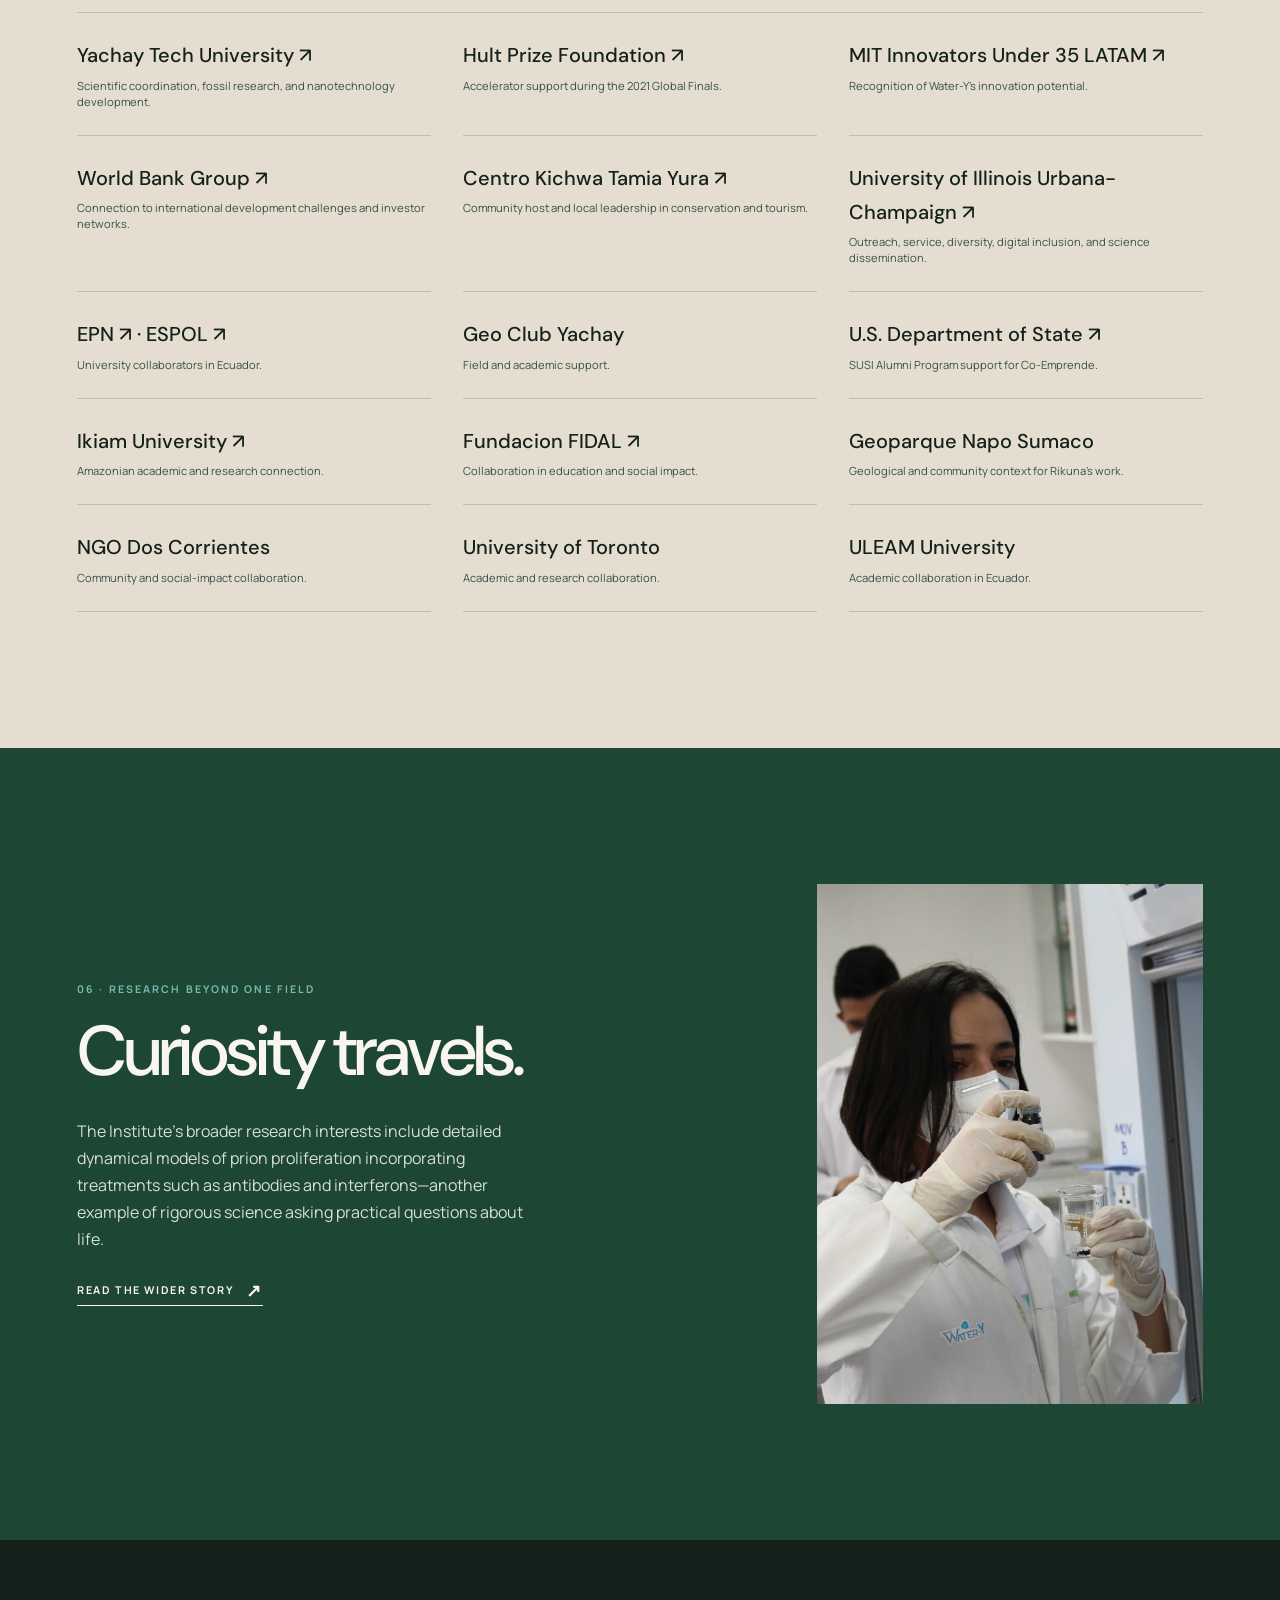
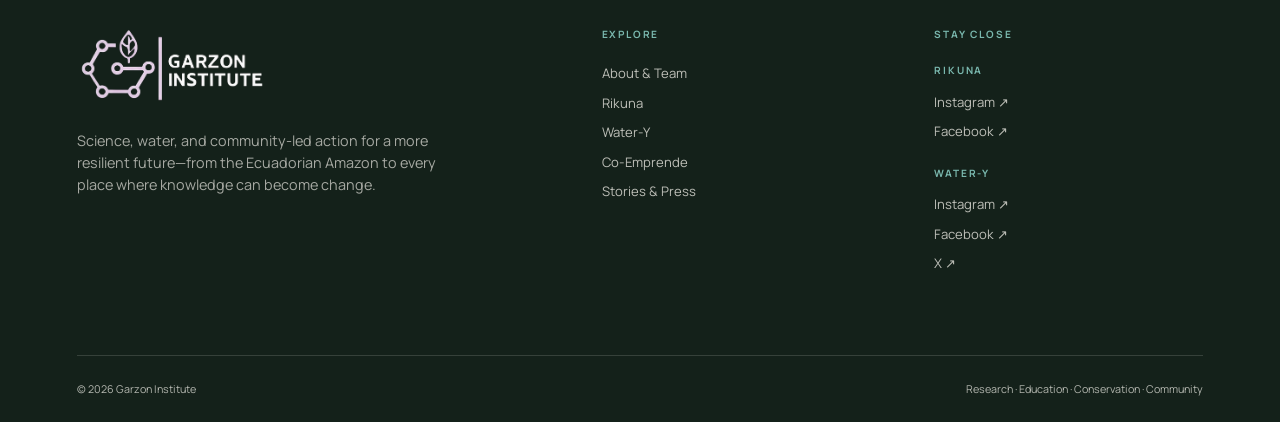
==== commit 135fb9a7: "Fix site readability and refresh Rikuna imagery" ====
--- a/about.html
+++ b/about.html
@@ -5,7 +5,7 @@
   <meta name="viewport" content="width=device-width, initial-scale=1">
   <meta name="description" content="Meet the Garzon Institute team, mission, vision, and network of collaborators.">
   <title>About &amp; Team — Garzon Institute</title>
-  <link rel="stylesheet" href="css/styles.css?v=9">
+  <link rel="stylesheet" href="css/styles.css?v=11">
 </head>
 <body data-page="about">
   <a class="skip-link" href="#main">Skip to content</a>
@@ -99,7 +99,7 @@
     </section>
   </main>
   <div data-site-footer></div>
-  <script src="js/i18n.js?v=10"></script>
+  <script src="js/i18n.js?v=11"></script>
   <script src="js/site.js?v=9"></script>
 </body>
 </html>
--- a/css/styles.css
+++ b/css/styles.css
@@ -9,7 +9,7 @@
   --forest: #1d4634;
   --forest-2: #2d674b;
   --water: #7ab8ae;
-  --accent: #b57450;
+  --accent: #875034;
   --line: rgba(20, 33, 26, .16);
   --white: #f8f6ef;
   --serif: 'DM Sans', Helvetica, Arial, sans-serif;
@@ -67,22 +67,23 @@
 .header-inner { max-width: 1440px; margin: 0 auto; display: flex; align-items: center; justify-content: space-between; gap: 2rem; }
 .brand-lockup { display: block; width: 178px; height: 56px; overflow: hidden; flex: 0 0 auto; background: transparent; }
 .brand-lockup img, .footer-logo { width: 100%; height: 100%; object-fit: contain; object-position: left center; }
-.brand-lockup img { filter: drop-shadow(0 0 2px rgba(248,246,239,.95)) drop-shadow(0 2px 8px rgba(0,0,0,.2)); }
+.brand-lockup img { filter: brightness(0) invert(1); }
 .footer-logo { filter: invert(1); }
 .site-header.scrolled .brand-lockup img, .site-header.solid .brand-lockup img { filter: none; mix-blend-mode: multiply; }
 .header-links { display: flex; align-items: center; gap: 1.6rem; font-size: .66rem; font-weight: 700; letter-spacing: .14em; text-transform: uppercase; }
-.header-links a { opacity: .8; transition: opacity .25s ease; }
+.header-links a { opacity: 1; transition: opacity .25s ease; }
 .header-links a:hover, .header-links a[aria-current='page'] { opacity: 1; }
 .header-cta { border: 1px solid currentColor; padding: .65rem .9rem; opacity: 1 !important; }
 .language-toggle { border: 1px solid currentColor; background: transparent; padding: .55rem .6rem; cursor: pointer; font-size: .62rem; font-weight: 700; letter-spacing: .12em; }
-.language-toggle:hover { color: var(--water); }
+.language-toggle:hover { color: #d4eee5; }
+.site-header.scrolled .language-toggle:hover, .site-header.solid .language-toggle:hover { color: var(--forest); }
 .menu-toggle { display: none; border: 0; background: transparent; padding: .35rem; cursor: pointer; }
 .menu-toggle span { display: block; width: 28px; height: 1px; background: currentColor; margin: 6px 0; transition: transform .3s ease, opacity .3s ease; }
 .menu-open .menu-toggle span:first-child { transform: translateY(7px) rotate(45deg); }
 .menu-open .menu-toggle span:nth-child(2) { opacity: 0; }
 .menu-open .menu-toggle span:last-child { transform: translateY(-7px) rotate(-45deg); }
-.menu-panel { position: fixed; inset: 0; z-index: 40; display: grid; place-items: center; background: var(--forest); color: var(--white); opacity: 0; pointer-events: none; transition: opacity .35s ease; }
-.menu-open .menu-panel { opacity: 1; pointer-events: auto; }
+.menu-panel { position: fixed; inset: 0; z-index: 40; display: grid; place-items: center; background: var(--forest); color: var(--white); opacity: 0; visibility: hidden; pointer-events: none; transition: opacity .35s ease, visibility .35s; }
+.menu-open .menu-panel { opacity: 1; visibility: visible; pointer-events: auto; }
 .menu-panel nav { display: grid; gap: .35rem; text-align: center; }
 .menu-panel a { font-family: var(--serif); font-size: clamp(2.6rem, 8vw, 6.8rem); line-height: .95; transition: color .2s ease, transform .2s ease; }
 .menu-panel a:hover { color: var(--water); transform: translateX(.2em); }
@@ -90,19 +91,19 @@
 .hero { position: relative; min-height: min(100vh, 980px); display: flex; align-items: flex-end; overflow: hidden; color: var(--white); background: var(--forest); }
 .hero--short { min-height: 76vh; }
 .hero__media { position: absolute; inset: 0; width: 100%; height: 100%; object-fit: cover; transform: scale(1.03); animation: slow-zoom 16s ease-out both; }
-.hero__veil { position: absolute; inset: 0; background: linear-gradient(180deg, rgba(11, 24, 17, .3) 0%, rgba(11, 24, 17, .04) 30%, rgba(11, 24, 17, .78) 100%); }
+.hero__veil { position: absolute; inset: 0; background: linear-gradient(180deg, rgba(11, 24, 17, .68) 0%, rgba(11, 24, 17, .66) 35%, rgba(11, 24, 17, .84) 100%); }
 .hero__content { position: relative; z-index: 1; width: min(var(--max), 88vw); margin: 0 auto; padding: 10rem 0 7rem; }
 .hero__content--split { display: grid; grid-template-columns: minmax(0, 1.1fr) minmax(260px, .48fr); align-items: end; gap: 8vw; }
 .hero__kicker, .eyebrow { font-size: .66rem; font-weight: 700; letter-spacing: .2em; text-transform: uppercase; }
-.hero__kicker { margin-bottom: 1.6rem; color: var(--water); }
+.hero__kicker { margin-bottom: 1.6rem; color: #d4eee5; }
 .hero__title { max-width: 1000px; text-wrap: balance; }
-.hero__intro { max-width: 370px; margin: 0 0 .4rem; color: rgba(248, 246, 239, .83); font-size: 1rem; }
+.hero__intro { max-width: 370px; margin: 0 0 .4rem; color: var(--white); font-size: 1rem; }
 .hero__hint { display: flex; align-items: center; gap: .65rem; margin-top: 3.3rem; font-size: .65rem; font-weight: 700; letter-spacing: .16em; text-transform: uppercase; }
 .scroll-line { display: inline-block; width: 62px; height: 1px; background: currentColor; transform-origin: left; animation: pulse-line 2.2s ease-in-out infinite; }
-.hero__monogram { position: absolute; right: 0; bottom: 8rem; font-size: .68rem; letter-spacing: .22em; opacity: .7; writing-mode: vertical-rl; text-transform: uppercase; }
+.hero__monogram { position: absolute; right: 0; bottom: 8rem; font-size: .68rem; letter-spacing: .22em; writing-mode: vertical-rl; text-transform: uppercase; }
 
 .page-intro { padding: 10rem 0 8rem; }
-.page-intro__inner { max-width: 780px; margin: 0 auto; text-align: center; }
+.page-intro__inner { width: min(780px, 88vw); margin: 0 auto; text-align: center; }
 .page-intro__inner p { margin-top: 2rem; font-size: clamp(1.2rem, 2vw, 1.7rem); line-height: 1.45; color: var(--ink-soft); }
 .eyebrow { margin-bottom: 1.6rem; color: var(--forest-2); }
 .eyebrow--light { color: var(--water); }
@@ -111,6 +112,13 @@
 .section--tight { padding-top: 4.5rem; padding-bottom: 4.5rem; }
 .section--dark { background: var(--ink); color: var(--white); }
 .section--forest { background: var(--forest); color: var(--white); }
+/* Keep inherited paragraph, label, and timeline colors readable on dark surfaces. */
+.section--dark, .section--forest {
+  --ink-soft: #d6e0d8;
+  --forest-2: #a1ccc1;
+  --accent: #dbab87;
+  --line: rgba(248, 246, 239, .25);
+}
 .section--mist { background: var(--mist); }
 .section--paper-deep { background: var(--paper-deep); }
 .container { width: min(var(--max), 88vw); margin: 0 auto; }
@@ -139,7 +147,7 @@
 .signal__media img { width: 100%; height: 100%; object-fit: cover; transition: transform 1s cubic-bezier(.2,.7,.2,1); }
 .signal:hover .signal__media img { transform: scale(1.035); }
 .signal__copy { align-self: center; padding: clamp(1.6rem, 3.5vw, 3.4rem); }
-.signal__copy h3 { margin: .9rem 0 1.1rem; font-size: clamp(2rem, 3.2vw, 3.6rem); }
+.signal__copy h3 { margin: .9rem 0 1.1rem; font-size: clamp(2rem, 3.2vw, 3.6rem); overflow-wrap: anywhere; hyphens: auto; }
 .signal__copy p { max-width: 340px; margin-bottom: 1.7rem; color: var(--ink-soft); font-size: .9rem; line-height: 1.55; }
 .signal--fossil .signal__copy p { color: rgba(248,246,239,.72); }
 .signal--fossil .eyebrow { color: var(--water); }
@@ -154,25 +162,26 @@
 .project-rail { display: grid; grid-template-columns: repeat(3, minmax(0,1fr)); gap: 1.2rem; }
 .project-panel { position: relative; min-height: 590px; overflow: hidden; background: var(--forest); color: var(--white); }
 .project-panel img { position: absolute; inset: 0; width: 100%; height: 100%; object-fit: cover; transition: transform .8s cubic-bezier(.2,.7,.2,1); }
-.project-panel::after { content: ''; position: absolute; inset: 0; background: linear-gradient(180deg, rgba(12,24,16,.02) 20%, rgba(12,24,16,.82) 100%); }
+.project-panel::after { content: ''; position: absolute; inset: 0; background: linear-gradient(180deg, rgba(12,24,16,.66) 0%, rgba(12,24,16,.72) 35%, rgba(12,24,16,.92) 100%); }
 .project-panel:hover img { transform: scale(1.06); }
 .project-panel__content { position: absolute; z-index: 1; inset: auto 2rem 2rem; }
-.project-panel__tag { margin-bottom: 1rem; color: var(--water); font-size: .64rem; font-weight: 700; letter-spacing: .2em; text-transform: uppercase; }
+.project-panel__tag { margin-bottom: 1rem; color: #d4eee5; font-size: .64rem; font-weight: 700; letter-spacing: .2em; text-transform: uppercase; }
 .project-panel h3 { margin-bottom: .8rem; font-size: clamp(2.8rem, 4.4vw, 5.3rem); }
-.project-panel p { max-width: 300px; margin-bottom: 1.7rem; color: rgba(248,246,239,.78); font-size: .94rem; line-height: 1.5; }
+.project-panel p { max-width: 300px; margin-bottom: 1.7rem; color: var(--white); font-size: .94rem; line-height: 1.5; }
 
 .link-arrow { display: inline-flex; align-items: center; gap: .75rem; padding-bottom: .35rem; border-bottom: 1px solid currentColor; font-size: .67rem; font-weight: 700; letter-spacing: .15em; text-transform: uppercase; transition: gap .25s ease, color .25s ease; }
 .link-arrow:hover { gap: 1.15rem; color: var(--accent); }
 .link-arrow span { font-size: 1.1rem; line-height: 0; }
 .section--dark .link-arrow:hover, .section--forest .link-arrow:hover { color: var(--water); }
+.project-panel .link-arrow:hover, .signal--fossil .link-arrow:hover, .contact-block--accent .link-arrow:hover { color: #d4eee5; }
 
 .chapter { display: grid; grid-template-columns: minmax(0, 1.1fr) minmax(300px, .68fr); align-items: center; gap: 9vw; }
 .chapter--reverse { grid-template-columns: minmax(300px, .68fr) minmax(0, 1.1fr); }
 .chapter--reverse .chapter__media { order: 2; }
 .chapter__media { position: relative; min-height: 520px; overflow: hidden; }
 .chapter__media img, .chapter__media video { width: 100%; height: 100%; min-height: 520px; object-fit: cover; }
-.chapter__copy { max-width: 470px; }
-.chapter__copy h2 { margin-bottom: 2rem; }
+.chapter__copy { max-width: 470px; container-type: inline-size; }
+.chapter__copy h2 { margin-bottom: 2rem; font-size: clamp(2.35rem, min(6vw, 15cqi), 6.5rem); }
 .chapter__copy p { color: var(--ink-soft); }
 .chapter__copy .eyebrow { margin-bottom: 1.1rem; }
 .caption { margin-top: .8rem; color: var(--ink-soft); font-size: .72rem; line-height: 1.45; }
@@ -183,6 +192,29 @@
 .image-bleed:hover img { transform: scale(1.035); }
 .image-bleed--tall { height: clamp(560px, 78vw, 980px); }
 .image-bleed--contained { width: min(var(--max), 88vw); margin: 0 auto; }
+
+/* Rotate the original photograph left without resampling it. Swapping the
+   image dimensions keeps object-fit correct in both portrait and wide frames. */
+.cave-photo { position: relative; container-type: size; }
+.chapter__media.cave-photo { aspect-ratio: 3 / 4; }
+.cave-photo img {
+  position: absolute;
+  left: 50%;
+  top: 50%;
+  width: 100cqh;
+  height: 100cqw;
+  min-height: 0;
+  max-width: none;
+  translate: -50% -50%;
+  rotate: -90deg;
+  object-fit: cover;
+}
+
+.discovery-art { margin: 2rem 0 0; }
+.discovery-art img { width: 100%; height: auto; }
+.image-credit { font-size: .7rem; line-height: 1.55; color: var(--ink-soft); }
+.image-credit a { text-decoration: underline; text-underline-offset: .15em; }
+.hero-credit { margin: .75rem auto 0; }
 
 .quote { width: min(900px, 88vw); margin: 0 auto; text-align: center; }
 .quote p { margin-bottom: 1.5rem; font-family: var(--serif); font-size: clamp(2.5rem, 5.5vw, 5.7rem); line-height: .96; letter-spacing: -.05em; }
@@ -207,7 +239,7 @@
 .video-frame { position: relative; background: #0f1813; min-height: 560px; display: grid; place-items: center; overflow: hidden; }
 .video-frame--bleed { width: min(1200px, 100vw); min-height: min(70vw, 780px); margin-left: 50%; transform: translateX(-50%); }
 .video-frame video { width: 100%; height: 100%; max-height: 700px; object-fit: cover; }
-.video-frame__label { position: absolute; left: 1.5rem; bottom: 1.2rem; z-index: 1; color: var(--white); font-size: .65rem; font-weight: 700; letter-spacing: .15em; text-transform: uppercase; }
+.video-frame__label { position: absolute; left: 1.5rem; bottom: 1.2rem; z-index: 1; padding: .4rem .65rem; background: rgba(11,24,17,.85); color: var(--white); font-size: .65rem; font-weight: 700; letter-spacing: .15em; text-transform: uppercase; }
 
 .timeline { margin-top: 3rem; border-top: 1px solid var(--line); }
 .timeline-item { display: grid; grid-template-columns: 100px 1fr; gap: 2rem; padding: 1.45rem 0; border-bottom: 1px solid var(--line); }
@@ -256,7 +288,7 @@
 .footer__social-groups .footer__heading { margin-bottom: .7rem; }
 .footer__links a { color: rgba(248,246,239,.74); transition: color .2s ease; }
 .footer__links a:hover { color: var(--white); }
-.footer__bottom { display: flex; justify-content: space-between; gap: 1rem; padding-top: 1.5rem; border-top: 1px solid rgba(248,246,239,.15); color: rgba(248,246,239,.42); font-size: .67rem; }
+.footer__bottom { display: flex; justify-content: space-between; gap: 1rem; padding-top: 1.5rem; border-top: 1px solid rgba(248,246,239,.15); color: rgba(248,246,239,.7); font-size: .67rem; }
 
 @keyframes slow-zoom { from { transform: scale(1.03); } to { transform: scale(1.1); } }
 @keyframes pulse-line { 0%,100% { transform: scaleX(.55); opacity: .55; } 50% { transform: scaleX(1); opacity: 1; } }
@@ -292,8 +324,10 @@
 
 @media (max-width: 620px) {
   body { font-size: 15px; }
-  h1 { font-size: clamp(3.4rem, 17vw, 6rem); }
-  h2 { font-size: clamp(2.75rem, 13vw, 4.6rem); }
+  h1 { font-size: clamp(2.8rem, 14.5vw, 5.6rem); }
+  h2 { font-size: clamp(2.35rem, 12vw, 4.6rem); }
+  .chapter__copy h2 { font-size: clamp(2.35rem, min(12vw, 15cqi), 4.6rem); }
+  .quote p { font-size: clamp(2.1rem, 9vw, 2.5rem); }
   .hero { min-height: 86vh; }
   .hero--short { min-height: 72vh; }
   .hero__content { padding-top: 8rem; padding-bottom: 4rem; }
@@ -326,6 +360,14 @@
   .footer__bottom span { display: block; margin-top: .45rem; }
 }
 
+/* Long English and Spanish words must still fit on compact phones. */
+@media (max-width: 380px) {
+  h1 { font-size: 2.8rem; }
+  h2, .chapter__copy h2 { font-size: 2.35rem; }
+  .manifesto__text { font-size: 2.5rem; }
+  .quote p { font-size: 2.1rem; }
+}
+
 @media (prefers-reduced-motion: reduce) {
   *, *::before, *::after { scroll-behavior: auto !important; animation-duration: .01ms !important; animation-iteration-count: 1 !important; transition-duration: .01ms !important; }
   .reveal { opacity: 1; transform: none; }
